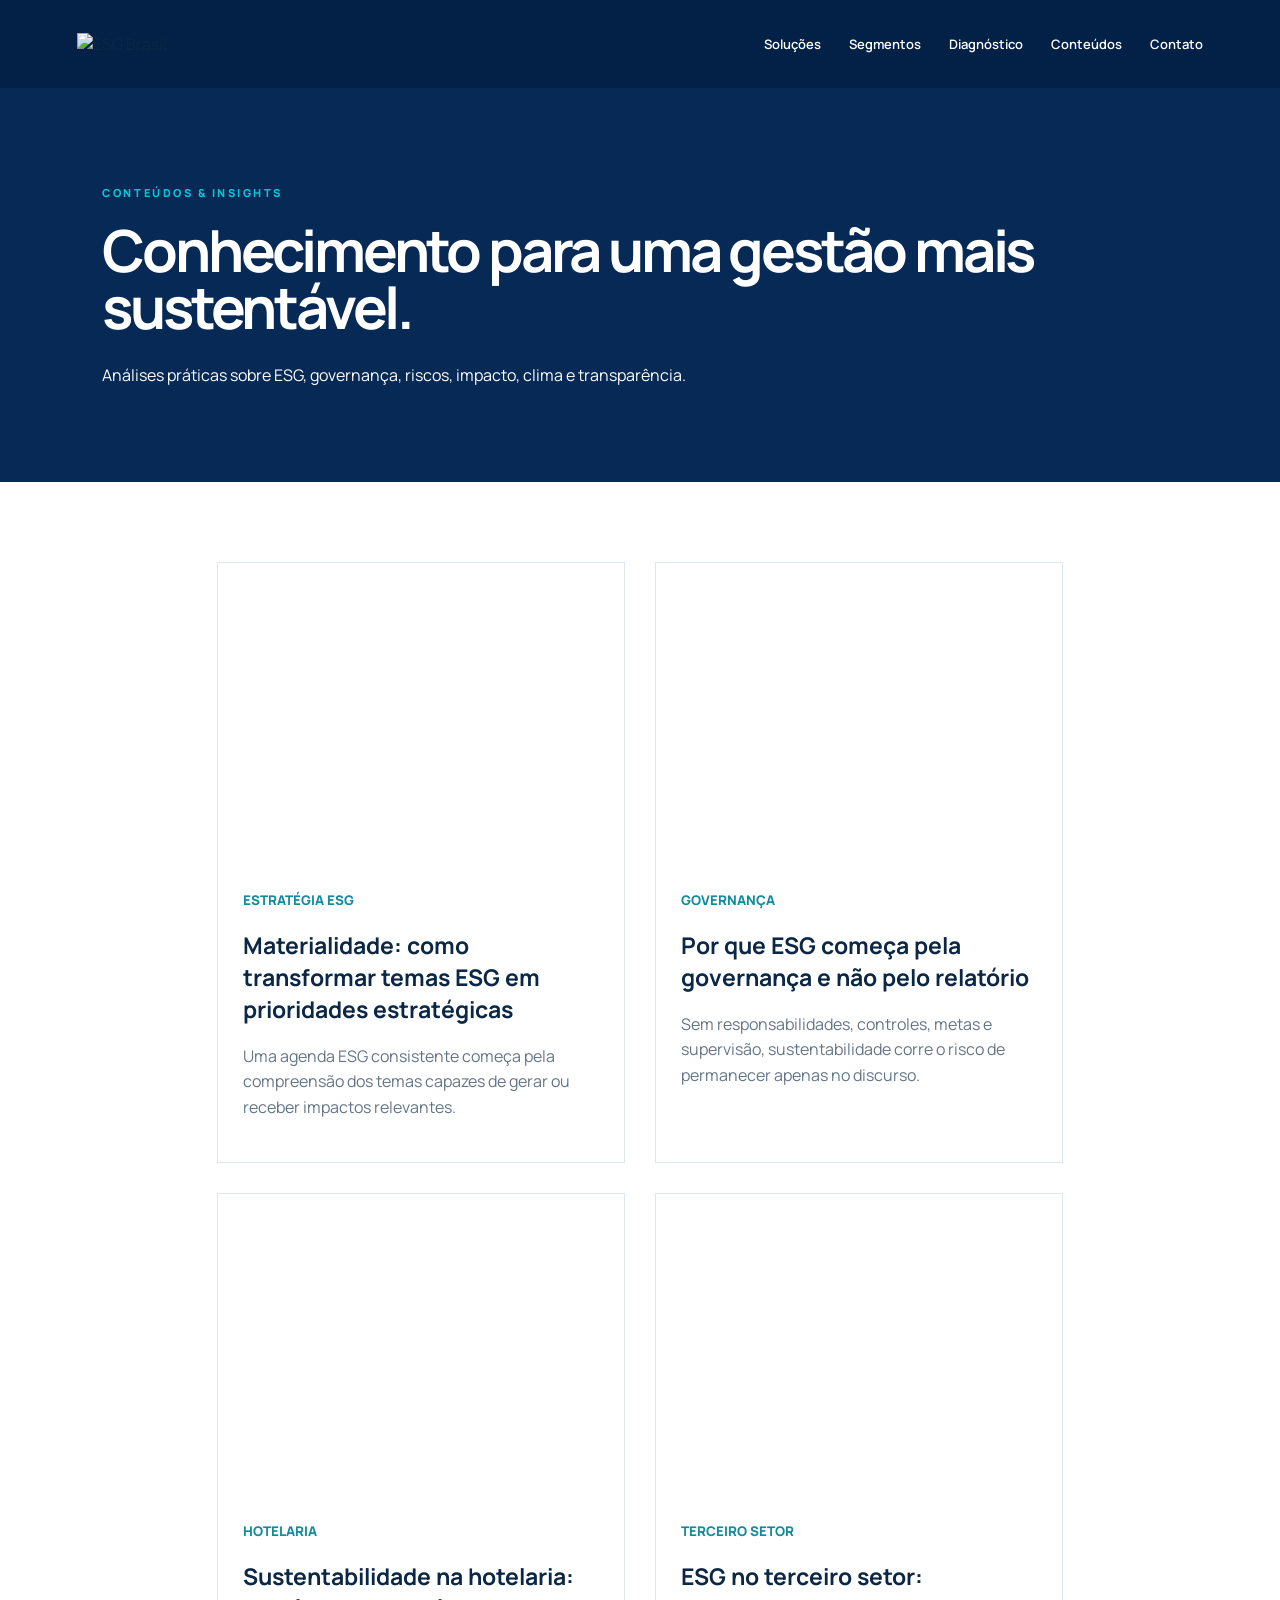
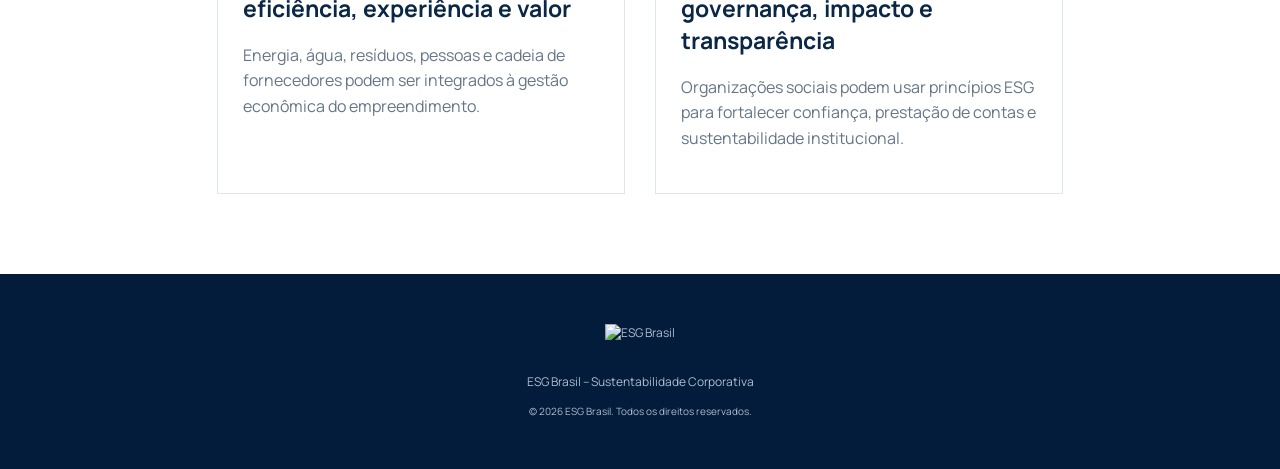
==== blog.html @ 31cbe0fe "Cria área de conteúdos ESG" ====
<!doctype html><html lang="pt-BR"><head><meta charset="utf-8"><meta name="viewport" content="width=device-width,initial-scale=1"><title>Conteúdos | ESG Brasil</title><link rel="icon" href="assets/favicon.png"><link href="https://fonts.googleapis.com/css2?family=Manrope:wght@400;600;700;800&display=swap" rel="stylesheet"><link rel="stylesheet" href="styles.css"></head><body><header class="header"><a class="brand" href="index.html"><img src="assets/logo-horizontal.png" alt="ESG Brasil"></a><button class="menu">☰</button><nav><a href="index.html#solucoes">Soluções</a><a href="index.html#segmentos">Segmentos</a><a href="diagnostico.html">Diagnóstico</a><a href="blog.html">Conteúdos</a><a href="index.html#contato">Contato</a></nav></header><section class="page-hero"><span class="eyebrow">CONTEÚDOS & INSIGHTS</span><h1>Conhecimento para uma gestão mais sustentável.</h1><p>Análises práticas sobre ESG, governança, riscos, impacto, clima e transparência.</p></section><main class="content-wrap"><div class="blog-list"><article class="blog-card"><div class="post-img p1"></div><div class="blog-copy"><small>ESTRATÉGIA ESG</small><h2>Materialidade: como transformar temas ESG em prioridades estratégicas</h2><p>Uma agenda ESG consistente começa pela compreensão dos temas capazes de gerar ou receber impactos relevantes.</p></div></article><article class="blog-card"><div class="post-img p2"></div><div class="blog-copy"><small>GOVERNANÇA</small><h2>Por que ESG começa pela governança e não pelo relatório</h2><p>Sem responsabilidades, controles, metas e supervisão, sustentabilidade corre o risco de permanecer apenas no discurso.</p></div></article><article class="blog-card"><div class="post-img p3"></div><div class="blog-copy"><small>HOTELARIA</small><h2>Sustentabilidade na hotelaria: eficiência, experiência e valor</h2><p>Energia, água, resíduos, pessoas e cadeia de fornecedores podem ser integrados à gestão econômica do empreendimento.</p></div></article><article class="blog-card"><div class="post-img" style="background-image:url('https://images.unsplash.com/photo-1532629345422-7515f3d16bb6?auto=format&fit=crop&w=900&q=80')"></div><div class="blog-copy"><small>TERCEIRO SETOR</small><h2>ESG no terceiro setor: governança, impacto e transparência</h2><p>Organizações sociais podem usar princípios ESG para fortalecer confiança, prestação de contas e sustentabilidade institucional.</p></div></article></div></main><footer><img src="assets/logo-horizontal.png" alt="ESG Brasil"><p>ESG Brasil – Sustentabilidade Corporativa</p><small>© 2026 ESG Brasil. Todos os direitos reservados.</small></footer><script src="script.js"></script></body></html>
---- styles.css ----
:root{--navy:#062956;--cyan:#04c8d7;--ink:#0b2746;--light:#f4f7f8;--white:#fff;--muted:#657588}*{box-sizing:border-box}html{scroll-behavior:smooth}body{margin:0;font-family:Manrope,Arial,sans-serif;color:var(--ink);background:#fff}a{text-decoration:none;color:inherit}.header{height:88px;display:flex;align-items:center;justify-content:space-between;padding:0 6vw;background:rgba(4,34,71,.96);position:fixed;top:0;width:100%;z-index:20;backdrop-filter:blur(12px)}.brand img{width:230px;max-height:62px;object-fit:contain}.header nav{display:flex;gap:28px;align-items:center;color:#fff;font-size:13px;font-weight:600}.nav-cta{border:1px solid rgba(255,255,255,.5);padding:12px 18px}.menu{display:none}.hero{min-height:760px;height:100vh;position:relative;background:url('https://images.unsplash.com/photo-1497435334941-8c899ee9e8e9?auto=format&fit=crop&w=2000&q=85') center/cover;display:flex;align-items:center;padding:120px 8vw 70px;color:white}.overlay{position:absolute;inset:0;background:linear-gradient(90deg,rgba(3,31,66,.94) 0%,rgba(3,31,66,.78) 46%,rgba(3,31,66,.25) 100%)}.hero-content{position:relative;max-width:820px}.eyebrow{font-size:11px;letter-spacing:.23em;font-weight:800;color:var(--cyan)}h1{font-size:clamp(50px,6vw,92px);line-height:.98;margin:20px 0 28px;letter-spacing:-.055em}h1 em{font-style:normal;color:var(--cyan)}.hero p{font-size:18px;line-height:1.7;max-width:700px;color:#dfe8ef}.actions{display:flex;gap:14px;margin-top:36px}.btn{display:inline-block;padding:16px 24px;font-size:13px;font-weight:800}.primary{background:var(--cyan);color:var(--navy)}.ghost{border:1px solid rgba(255,255,255,.45);color:white}.hero-note{position:absolute;right:6vw;bottom:50px;display:flex;flex-direction:column;padding-left:20px;border-left:3px solid var(--cyan)}.hero-note span{font-size:12px;color:#dce7ef;margin-top:4px}.intro,.about,.insights{padding:100px 8vw}.eyebrow.dark{color:#128b9c}.intro h2,.section-head h2,.feature h2,.about h2,.contact h2{font-size:clamp(36px,4vw,60px);line-height:1.08;letter-spacing:-.045em;margin:15px 0}.lead{font-size:21px;line-height:1.65;max-width:900px;color:#50647a}.metrics{display:grid;grid-template-columns:repeat(4,1fr);border-top:1px solid #dce3e8;margin-top:65px}.metrics div{padding:30px 20px 10px 0;border-right:1px solid #dce3e8;display:flex;flex-direction:column}.metrics strong{font-size:28px;color:var(--cyan)}.metrics span{font-size:13px;margin-top:15px}.solutions{padding:100px 8vw;background:var(--navy);color:white}.section-head{display:flex;justify-content:space-between;align-items:end;gap:40px;margin-bottom:50px}.section-head>p{max-width:460px;color:#b9c8d7;line-height:1.7}.cards{display:grid;grid-template-columns:repeat(3,1fr);border-top:1px solid #315074}.cards article{padding:40px 35px 55px 0;border-bottom:1px solid #315074;margin-right:30px}.cards span{color:var(--cyan);font-size:11px}.cards h3{font-size:21px;margin:18px 0}.cards p{color:#b9c8d7;line-height:1.7;font-size:14px}.segments{padding:100px 8vw;background:#eef3f5}.segment-grid{display:grid;grid-template-columns:repeat(4,1fr);gap:1px;background:#ccd8df}.segment-grid a{background:white;padding:42px 30px;min-height:180px;display:flex;flex-direction:column;justify-content:end}.segment-grid b{font-size:22px}.segment-grid span{font-size:13px;line-height:1.6;color:var(--muted);margin-top:10px}.feature{display:grid;grid-template-columns:1.1fr .9fr;background:var(--navy);color:white}.feature-image{min-height:650px;background:url('https://images.unsplash.com/photo-1556761175-b413da4baf72?auto=format&fit=crop&w=1400&q=85') center/cover}.feature-copy{padding:90px 7vw}.feature-copy p{color:#c2d0dc;line-height:1.75}.feature-copy ul{list-style:none;padding:0;margin:28px 0}.feature-copy li{padding:12px 0;border-bottom:1px solid #315074;font-size:14px}.about{display:grid;grid-template-columns:1fr 1fr;gap:9vw}.about p{font-size:17px;line-height:1.8;color:#53687b}.pillars{display:flex;flex-wrap:wrap;gap:8px;margin-top:30px}.pillars span{border:1px solid #d7e1e6;padding:10px 14px;font-size:12px}.post-grid{display:grid;grid-template-columns:repeat(3,1fr);gap:24px}.post-img{height:260px;background-size:cover;background-position:center}.p1{background-image:url('https://images.unsplash.com/photo-1473341304170-971dccb5ac1e?auto=format&fit=crop&w=900&q=80')}.p2{background-image:url('https://images.unsplash.com/photo-1521737711867-e3b97375f902?auto=format&fit=crop&w=900&q=80')}.p3{background-image:url('https://images.unsplash.com/photo-1566073771259-6a8506099945?auto=format&fit=crop&w=900&q=80')}.post-grid small{display:block;color:#128b9c;font-weight:800;letter-spacing:.1em;margin-top:20px}.post-grid h3{font-size:19px;line-height:1.45}.contact{background:#052650;color:white;padding:90px 8vw;display:grid;grid-template-columns:1.3fr .7fr;gap:80px}.contact-data{display:flex;flex-direction:column;gap:18px;justify-content:center}.contact-data a{font-size:18px;color:var(--cyan)}.contact-data p{color:#c1cfdb;line-height:1.6}footer{background:#031c3b;color:#aebdcc;text-align:center;padding:50px 8vw;font-size:12px}footer img{width:240px;margin-bottom:20px}footer a{color:var(--cyan)}.page-hero{padding:180px 8vw 80px;background:var(--navy);color:white}.page-hero h1{font-size:58px}.content-wrap{max-width:1000px;margin:auto;padding:80px 6vw}.diagnostic{background:#f2f6f7}.question{background:#fff;padding:28px;margin:14px 0;border:1px solid #e0e8eb}.question p{font-weight:700}.options{display:flex;gap:12px}.options label{border:1px solid #ccd8df;padding:10px 20px;cursor:pointer}.result{display:none;padding:35px;background:var(--navy);color:white;margin-top:30px}.blog-list{display:grid;grid-template-columns:repeat(2,1fr);gap:30px}.blog-card{border:1px solid #e0e7eb}.blog-card .post-img{height:300px}.blog-copy{padding:25px}.blog-copy small{color:#128b9c;font-weight:800}.blog-copy h2{font-size:23px}.blog-copy p{color:var(--muted);line-height:1.6}@media(max-width:900px){.header{height:72px}.brand img{width:180px}.header nav{display:none;position:absolute;top:72px;left:0;right:0;background:var(--navy);padding:25px;flex-direction:column}.header nav.open{display:flex}.menu{display:block;background:none;border:0;color:white;font-size:24px}.hero{padding:120px 6vw 60px;min-height:700px}.hero-note{display:none}.actions{flex-direction:column;align-items:flex-start}.metrics,.cards,.segment-grid,.post-grid,.blog-list{grid-template-columns:1fr}.feature,.about,.contact{grid-template-columns:1fr}.feature-image{min-height:360px}.section-head{align-items:start;flex-direction:column}.intro,.solutions,.segments,.about,.insights{padding:70px 6vw}.contact{padding:70px 6vw}.metrics div{border-right:0}.page-hero h1{font-size:44px}}
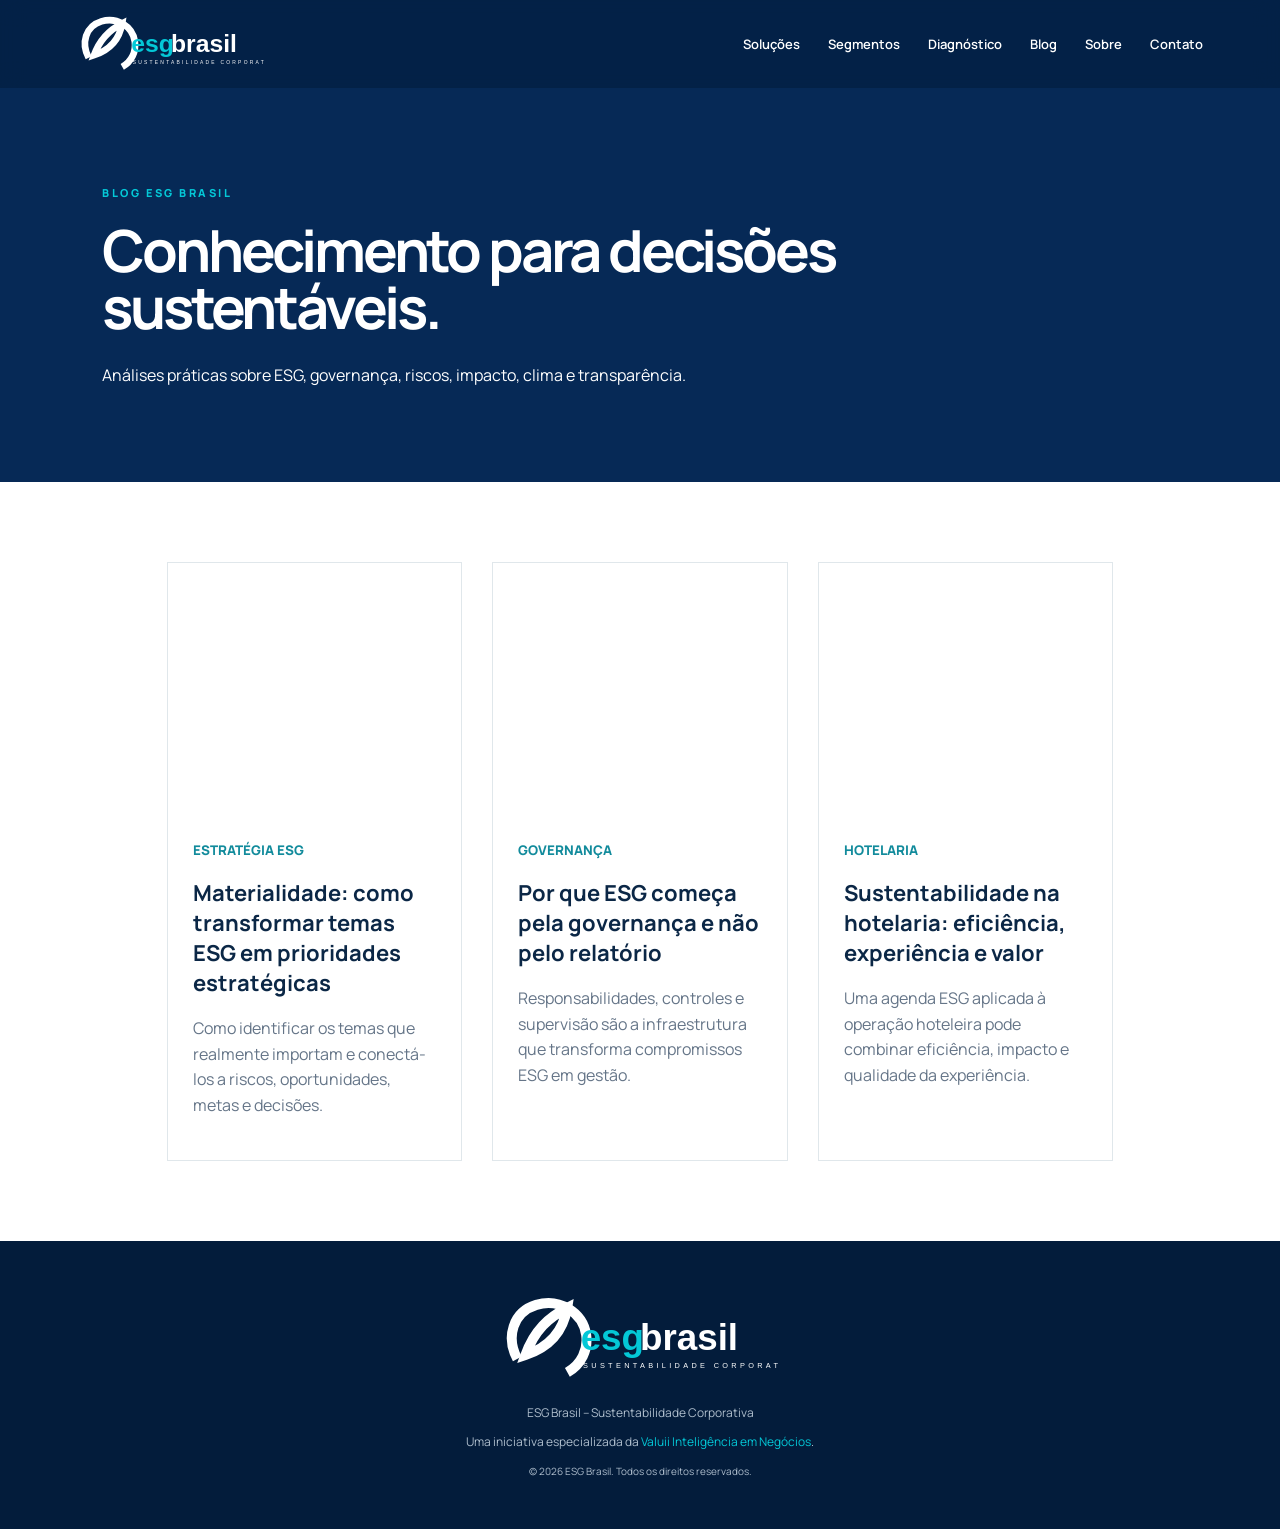
==== commit 024c0e3d: "Publica blog ESG Brasil com três artigos" ====
--- a/blog.html
+++ b/blog.html
@@ -1 +1 @@
-<!doctype html><html lang="pt-BR"><head><meta charset="utf-8"><meta name="viewport" content="width=device-width,initial-scale=1"><title>Conteúdos | ESG Brasil</title><link rel="icon" href="assets/favicon.png"><link href="https://fonts.googleapis.com/css2?family=Manrope:wght@400;600;700;800&display=swap" rel="stylesheet"><link rel="stylesheet" href="styles.css"></head><body><header class="header"><a class="brand" href="index.html"><img src="assets/logo-horizontal.png" alt="ESG Brasil"></a><button class="menu">☰</button><nav><a href="index.html#solucoes">Soluções</a><a href="index.html#segmentos">Segmentos</a><a href="diagnostico.html">Diagnóstico</a><a href="blog.html">Conteúdos</a><a href="index.html#contato">Contato</a></nav></header><section class="page-hero"><span class="eyebrow">CONTEÚDOS & INSIGHTS</span><h1>Conhecimento para uma gestão mais sustentável.</h1><p>Análises práticas sobre ESG, governança, riscos, impacto, clima e transparência.</p></section><main class="content-wrap"><div class="blog-list"><article class="blog-card"><div class="post-img p1"></div><div class="blog-copy"><small>ESTRATÉGIA ESG</small><h2>Materialidade: como transformar temas ESG em prioridades estratégicas</h2><p>Uma agenda ESG consistente começa pela compreensão dos temas capazes de gerar ou receber impactos relevantes.</p></div></article><article class="blog-card"><div class="post-img p2"></div><div class="blog-copy"><small>GOVERNANÇA</small><h2>Por que ESG começa pela governança e não pelo relatório</h2><p>Sem responsabilidades, controles, metas e supervisão, sustentabilidade corre o risco de permanecer apenas no discurso.</p></div></article><article class="blog-card"><div class="post-img p3"></div><div class="blog-copy"><small>HOTELARIA</small><h2>Sustentabilidade na hotelaria: eficiência, experiência e valor</h2><p>Energia, água, resíduos, pessoas e cadeia de fornecedores podem ser integrados à gestão econômica do empreendimento.</p></div></article><article class="blog-card"><div class="post-img" style="background-image:url('https://images.unsplash.com/photo-1532629345422-7515f3d16bb6?auto=format&fit=crop&w=900&q=80')"></div><div class="blog-copy"><small>TERCEIRO SETOR</small><h2>ESG no terceiro setor: governança, impacto e transparência</h2><p>Organizações sociais podem usar princípios ESG para fortalecer confiança, prestação de contas e sustentabilidade institucional.</p></div></article></div></main><footer><img src="assets/logo-horizontal.png" alt="ESG Brasil"><p>ESG Brasil – Sustentabilidade Corporativa</p><small>© 2026 ESG Brasil. Todos os direitos reservados.</small></footer><script src="script.js"></script></body></html>+<!doctype html><html lang="pt-BR"><head><meta charset="utf-8"><meta name="viewport" content="width=device-width,initial-scale=1"><title>Blog | ESG Brasil</title><meta name="description" content="Artigos e análises sobre ESG, governança, sustentabilidade, riscos e impacto."><link rel="icon" href="assets/favicon.svg"><link href="https://fonts.googleapis.com/css2?family=Manrope:wght@400;600;700;800&display=swap" rel="stylesheet"><link rel="stylesheet" href="styles.css"></head><body><header class="header"><a class="brand" href="index.html"><img src="assets/logo-horizontal.svg" alt="ESG Brasil"></a><button class="menu" aria-label="Abrir menu">☰</button><nav><a href="index.html#solucoes">Soluções</a><a href="index.html#segmentos">Segmentos</a><a href="diagnostico.html">Diagnóstico</a><a href="blog.html">Blog</a><a href="index.html#sobre">Sobre</a><a href="index.html#contato">Contato</a></nav></header><section class="page-hero"><span class="eyebrow">BLOG ESG BRASIL</span><h1>Conhecimento para decisões sustentáveis.</h1><p>Análises práticas sobre ESG, governança, riscos, impacto, clima e transparência.</p></section><main class="content-wrap"><div class="blog-list"><a href="artigo-materialidade.html"><article class="blog-card"><div class="post-img p1"></div><div class="blog-copy"><small>ESTRATÉGIA ESG</small><h2>Materialidade: como transformar temas ESG em prioridades estratégicas</h2><p>Como identificar os temas que realmente importam e conectá-los a riscos, oportunidades, metas e decisões.</p></div></article></a><a href="artigo-governanca.html"><article class="blog-card"><div class="post-img p2"></div><div class="blog-copy"><small>GOVERNANÇA</small><h2>Por que ESG começa pela governança e não pelo relatório</h2><p>Responsabilidades, controles e supervisão são a infraestrutura que transforma compromissos ESG em gestão.</p></div></article></a><a href="artigo-hotelaria.html"><article class="blog-card"><div class="post-img p3"></div><div class="blog-copy"><small>HOTELARIA</small><h2>Sustentabilidade na hotelaria: eficiência, experiência e valor</h2><p>Uma agenda ESG aplicada à operação hoteleira pode combinar eficiência, impacto e qualidade da experiência.</p></div></article></a></div></main><footer><img src="assets/logo-horizontal.svg" alt="ESG Brasil"><p>ESG Brasil – Sustentabilidade Corporativa</p><p>Uma iniciativa especializada da <a href="https://www.valuii.com.br">Valuii Inteligência em Negócios</a>.</p><small>© 2026 ESG Brasil. Todos os direitos reservados.</small></footer><script src="script.js"></script></body></html>
--- a/styles.css
+++ b/styles.css
@@ -1 +1 @@
-:root{--navy:#062956;--cyan:#04c8d7;--ink:#0b2746;--light:#f4f7f8;--white:#fff;--muted:#657588}*{box-sizing:border-box}html{scroll-behavior:smooth}body{margin:0;font-family:Manrope,Arial,sans-serif;color:var(--ink);background:#fff}a{text-decoration:none;color:inherit}.header{height:88px;display:flex;align-items:center;justify-content:space-between;padding:0 6vw;background:rgba(4,34,71,.96);position:fixed;top:0;width:100%;z-index:20;backdrop-filter:blur(12px)}.brand img{width:230px;max-height:62px;object-fit:contain}.header nav{display:flex;gap:28px;align-items:center;color:#fff;font-size:13px;font-weight:600}.nav-cta{border:1px solid rgba(255,255,255,.5);padding:12px 18px}.menu{display:none}.hero{min-height:760px;height:100vh;position:relative;background:url('https://images.unsplash.com/photo-1497435334941-8c899ee9e8e9?auto=format&fit=crop&w=2000&q=85') center/cover;display:flex;align-items:center;padding:120px 8vw 70px;color:white}.overlay{position:absolute;inset:0;background:linear-gradient(90deg,rgba(3,31,66,.94) 0%,rgba(3,31,66,.78) 46%,rgba(3,31,66,.25) 100%)}.hero-content{position:relative;max-width:820px}.eyebrow{font-size:11px;letter-spacing:.23em;font-weight:800;color:var(--cyan)}h1{font-size:clamp(50px,6vw,92px);line-height:.98;margin:20px 0 28px;letter-spacing:-.055em}h1 em{font-style:normal;color:var(--cyan)}.hero p{font-size:18px;line-height:1.7;max-width:700px;color:#dfe8ef}.actions{display:flex;gap:14px;margin-top:36px}.btn{display:inline-block;padding:16px 24px;font-size:13px;font-weight:800}.primary{background:var(--cyan);color:var(--navy)}.ghost{border:1px solid rgba(255,255,255,.45);color:white}.hero-note{position:absolute;right:6vw;bottom:50px;display:flex;flex-direction:column;padding-left:20px;border-left:3px solid var(--cyan)}.hero-note span{font-size:12px;color:#dce7ef;margin-top:4px}.intro,.about,.insights{padding:100px 8vw}.eyebrow.dark{color:#128b9c}.intro h2,.section-head h2,.feature h2,.about h2,.contact h2{font-size:clamp(36px,4vw,60px);line-height:1.08;letter-spacing:-.045em;margin:15px 0}.lead{font-size:21px;line-height:1.65;max-width:900px;color:#50647a}.metrics{display:grid;grid-template-columns:repeat(4,1fr);border-top:1px solid #dce3e8;margin-top:65px}.metrics div{padding:30px 20px 10px 0;border-right:1px solid #dce3e8;display:flex;flex-direction:column}.metrics strong{font-size:28px;color:var(--cyan)}.metrics span{font-size:13px;margin-top:15px}.solutions{padding:100px 8vw;background:var(--navy);color:white}.section-head{display:flex;justify-content:space-between;align-items:end;gap:40px;margin-bottom:50px}.section-head>p{max-width:460px;color:#b9c8d7;line-height:1.7}.cards{display:grid;grid-template-columns:repeat(3,1fr);border-top:1px solid #315074}.cards article{padding:40px 35px 55px 0;border-bottom:1px solid #315074;margin-right:30px}.cards span{color:var(--cyan);font-size:11px}.cards h3{font-size:21px;margin:18px 0}.cards p{color:#b9c8d7;line-height:1.7;font-size:14px}.segments{padding:100px 8vw;background:#eef3f5}.segment-grid{display:grid;grid-template-columns:repeat(4,1fr);gap:1px;background:#ccd8df}.segment-grid a{background:white;padding:42px 30px;min-height:180px;display:flex;flex-direction:column;justify-content:end}.segment-grid b{font-size:22px}.segment-grid span{font-size:13px;line-height:1.6;color:var(--muted);margin-top:10px}.feature{display:grid;grid-template-columns:1.1fr .9fr;background:var(--navy);color:white}.feature-image{min-height:650px;background:url('https://images.unsplash.com/photo-1556761175-b413da4baf72?auto=format&fit=crop&w=1400&q=85') center/cover}.feature-copy{padding:90px 7vw}.feature-copy p{color:#c2d0dc;line-height:1.75}.feature-copy ul{list-style:none;padding:0;margin:28px 0}.feature-copy li{padding:12px 0;border-bottom:1px solid #315074;font-size:14px}.about{display:grid;grid-template-columns:1fr 1fr;gap:9vw}.about p{font-size:17px;line-height:1.8;color:#53687b}.pillars{display:flex;flex-wrap:wrap;gap:8px;margin-top:30px}.pillars span{border:1px solid #d7e1e6;padding:10px 14px;font-size:12px}.post-grid{display:grid;grid-template-columns:repeat(3,1fr);gap:24px}.post-img{height:260px;background-size:cover;background-position:center}.p1{background-image:url('https://images.unsplash.com/photo-1473341304170-971dccb5ac1e?auto=format&fit=crop&w=900&q=80')}.p2{background-image:url('https://images.unsplash.com/photo-1521737711867-e3b97375f902?auto=format&fit=crop&w=900&q=80')}.p3{background-image:url('https://images.unsplash.com/photo-1566073771259-6a8506099945?auto=format&fit=crop&w=900&q=80')}.post-grid small{display:block;color:#128b9c;font-weight:800;letter-spacing:.1em;margin-top:20px}.post-grid h3{font-size:19px;line-height:1.45}.contact{background:#052650;color:white;padding:90px 8vw;display:grid;grid-template-columns:1.3fr .7fr;gap:80px}.contact-data{display:flex;flex-direction:column;gap:18px;justify-content:center}.contact-data a{font-size:18px;color:var(--cyan)}.contact-data p{color:#c1cfdb;line-height:1.6}footer{background:#031c3b;color:#aebdcc;text-align:center;padding:50px 8vw;font-size:12px}footer img{width:240px;margin-bottom:20px}footer a{color:var(--cyan)}.page-hero{padding:180px 8vw 80px;background:var(--navy);color:white}.page-hero h1{font-size:58px}.content-wrap{max-width:1000px;margin:auto;padding:80px 6vw}.diagnostic{background:#f2f6f7}.question{background:#fff;padding:28px;margin:14px 0;border:1px solid #e0e8eb}.question p{font-weight:700}.options{display:flex;gap:12px}.options label{border:1px solid #ccd8df;padding:10px 20px;cursor:pointer}.result{display:none;padding:35px;background:var(--navy);color:white;margin-top:30px}.blog-list{display:grid;grid-template-columns:repeat(2,1fr);gap:30px}.blog-card{border:1px solid #e0e7eb}.blog-card .post-img{height:300px}.blog-copy{padding:25px}.blog-copy small{color:#128b9c;font-weight:800}.blog-copy h2{font-size:23px}.blog-copy p{color:var(--muted);line-height:1.6}@media(max-width:900px){.header{height:72px}.brand img{width:180px}.header nav{display:none;position:absolute;top:72px;left:0;right:0;background:var(--navy);padding:25px;flex-direction:column}.header nav.open{display:flex}.menu{display:block;background:none;border:0;color:white;font-size:24px}.hero{padding:120px 6vw 60px;min-height:700px}.hero-note{display:none}.actions{flex-direction:column;align-items:flex-start}.metrics,.cards,.segment-grid,.post-grid,.blog-list{grid-template-columns:1fr}.feature,.about,.contact{grid-template-columns:1fr}.feature-image{min-height:360px}.section-head{align-items:start;flex-direction:column}.intro,.solutions,.segments,.about,.insights{padding:70px 6vw}.contact{padding:70px 6vw}.metrics div{border-right:0}.page-hero h1{font-size:44px}}+:root{--navy:#062956;--cyan:#04c8d7;--ink:#0b2746;--light:#f4f7f8;--white:#fff;--muted:#657588}*{box-sizing:border-box}html{scroll-behavior:smooth}body{margin:0;font-family:Manrope,Arial,sans-serif;color:var(--ink);background:#fff}a{text-decoration:none;color:inherit}.header{height:88px;display:flex;align-items:center;justify-content:space-between;padding:0 6vw;background:rgba(4,34,71,.97);position:fixed;top:0;width:100%;z-index:20;backdrop-filter:blur(12px)}.brand{height:64px;width:250px;display:flex;align-items:center}.brand img{width:100%;height:100%;object-fit:contain;object-position:left center;display:block}.header nav{display:flex;gap:28px;align-items:center;color:#fff;font-size:13px;font-weight:600}.nav-cta{border:1px solid rgba(255,255,255,.5);padding:12px 18px}.menu{display:none}.hero{min-height:760px;height:100vh;position:relative;background:url('https://images.unsplash.com/photo-1521295121783-8a321d551ad2?auto=format&fit=crop&w=2200&q=88') center/cover;display:flex;align-items:center;padding:120px 8vw 70px;color:white}.overlay{position:absolute;inset:0;background:linear-gradient(90deg,rgba(3,31,66,.95) 0%,rgba(3,31,66,.78) 45%,rgba(3,31,66,.34) 100%)}.hero-content{position:relative;max-width:820px}.eyebrow{font-size:11px;letter-spacing:.23em;font-weight:800;color:var(--cyan)}h1{font-size:clamp(50px,6vw,92px);line-height:.98;margin:20px 0 28px;letter-spacing:-.055em}h1 em{font-style:normal;color:var(--cyan)}.hero p{font-size:18px;line-height:1.7;max-width:700px;color:#dfe8ef}.actions{display:flex;gap:14px;margin-top:36px}.btn{display:inline-block;padding:16px 24px;font-size:13px;font-weight:800}.primary{background:var(--cyan);color:var(--navy)}.ghost{border:1px solid rgba(255,255,255,.45);color:white}.hero-note{position:absolute;right:6vw;bottom:50px;display:flex;flex-direction:column;padding-left:20px;border-left:3px solid var(--cyan)}.hero-note span{font-size:12px;color:#dce7ef;margin-top:4px}.intro,.about,.insights{padding:100px 8vw}.eyebrow.dark{color:#128b9c}.intro h2,.section-head h2,.feature h2,.about h2,.contact h2{font-size:clamp(36px,4vw,60px);line-height:1.08;letter-spacing:-.045em;margin:15px 0}.lead{font-size:21px;line-height:1.65;max-width:900px;color:#50647a}.metrics{display:grid;grid-template-columns:repeat(4,1fr);border-top:1px solid #dce3e8;margin-top:65px}.metrics div{padding:30px 20px 10px 0;border-right:1px solid #dce3e8;display:flex;flex-direction:column}.metrics strong{font-size:28px;color:var(--cyan)}.metrics span{font-size:13px;margin-top:15px}.solutions{padding:100px 8vw;background:var(--navy);color:white}.section-head{display:flex;justify-content:space-between;align-items:end;gap:40px;margin-bottom:50px}.section-head>p{max-width:460px;color:#b9c8d7;line-height:1.7}.cards{display:grid;grid-template-columns:repeat(3,1fr);border-top:1px solid #315074}.cards article{padding:40px 35px 55px 0;border-bottom:1px solid #315074;margin-right:30px}.cards span{color:var(--cyan);font-size:11px}.cards h3{font-size:21px;margin:18px 0}.cards p{color:#b9c8d7;line-height:1.7;font-size:14px}.segments{padding:100px 8vw;background:#eef3f5}.segment-grid{display:grid;grid-template-columns:repeat(4,1fr);gap:1px;background:#ccd8df}.segment-grid a{background:white;padding:42px 30px;min-height:180px;display:flex;flex-direction:column;justify-content:end}.segment-grid b{font-size:22px}.segment-grid span{font-size:13px;line-height:1.6;color:var(--muted);margin-top:10px}.feature{display:grid;grid-template-columns:1.1fr .9fr;background:var(--navy);color:white}.feature-image{min-height:650px;background:url('https://images.unsplash.com/photo-1556761175-b413da4baf72?auto=format&fit=crop&w=1400&q=85') center/cover}.feature-copy{padding:90px 7vw}.feature-copy p{color:#c2d0dc;line-height:1.75}.feature-copy ul{list-style:none;padding:0;margin:28px 0}.feature-copy li{padding:12px 0;border-bottom:1px solid #315074;font-size:14px}.about{display:grid;grid-template-columns:1fr 1fr;gap:9vw}.about p{font-size:17px;line-height:1.8;color:#53687b}.pillars{display:flex;flex-wrap:wrap;gap:8px;margin-top:30px}.pillars span{border:1px solid #d7e1e6;padding:10px 14px;font-size:12px}.post-grid{display:grid;grid-template-columns:repeat(3,1fr);gap:24px}.post-img{height:260px;background-size:cover;background-position:center}.p1{background-image:url('https://images.unsplash.com/photo-1473341304170-971dccb5ac1e?auto=format&fit=crop&w=900&q=80')}.p2{background-image:url('https://images.unsplash.com/photo-1521737711867-e3b97375f902?auto=format&fit=crop&w=900&q=80')}.p3{background-image:url('https://images.unsplash.com/photo-1566073771259-6a8506099945?auto=format&fit=crop&w=900&q=80')}.post-grid small{display:block;color:#128b9c;font-weight:800;letter-spacing:.1em;margin-top:20px}.post-grid h3{font-size:19px;line-height:1.45}.contact{background:#052650;color:white;padding:90px 8vw;display:grid;grid-template-columns:1.3fr .7fr;gap:80px}.contact-data{display:flex;flex-direction:column;gap:18px;justify-content:center}.contact-data a{font-size:18px;color:var(--cyan)}.contact-data p{color:#c1cfdb;line-height:1.6}footer{background:#031c3b;color:#aebdcc;text-align:center;padding:50px 8vw;font-size:12px}footer img{width:min(320px,80vw);height:95px;object-fit:contain;display:block;margin:0 auto 18px}footer a{color:var(--cyan)}.page-hero{padding:180px 8vw 80px;background:var(--navy);color:white}.page-hero h1{font-size:58px}.content-wrap{max-width:1100px;margin:auto;padding:80px 6vw}.diagnostic{background:#f2f6f7}.question{background:#fff;padding:28px;margin:14px 0;border:1px solid #e0e8eb}.question p{font-weight:700}.options{display:flex;gap:12px}.options label{border:1px solid #ccd8df;padding:10px 20px;cursor:pointer}.result{display:none;padding:35px;background:var(--navy);color:white;margin-top:30px}.blog-list{display:grid;grid-template-columns:repeat(3,1fr);gap:30px}.blog-card{border:1px solid #e0e7eb;height:100%}.blog-card .post-img{height:250px}.blog-copy{padding:25px}.blog-copy small{color:#128b9c;font-weight:800}.blog-copy h2{font-size:22px}.blog-copy p{color:var(--muted);line-height:1.6}.article{max-width:820px;margin:auto;padding:80px 6vw}.article-hero{height:440px;background-size:cover;background-position:center;margin-bottom:45px}.article h2{font-size:30px;margin-top:42px}.article p,.article li{font-size:17px;line-height:1.85;color:#465d72}.article .back{font-size:13px;font-weight:800;color:#128b9c}@media(max-width:900px){.header{height:72px}.brand{width:190px;height:52px}.header nav{display:none;position:absolute;top:72px;left:0;right:0;background:var(--navy);padding:25px;flex-direction:column}.header nav.open{display:flex}.menu{display:block;background:none;border:0;color:white;font-size:24px}.hero{padding:120px 6vw 60px;min-height:700px}.hero-note{display:none}.actions{flex-direction:column;align-items:flex-start}.metrics,.cards,.segment-grid,.post-grid,.blog-list{grid-template-columns:1fr}.feature,.about,.contact{grid-template-columns:1fr}.feature-image{min-height:360px}.section-head{align-items:start;flex-direction:column}.intro,.solutions,.segments,.about,.insights{padding:70px 6vw}.contact{padding:70px 6vw}.metrics div{border-right:0}.page-hero h1{font-size:44px}.article-hero{height:280px}}
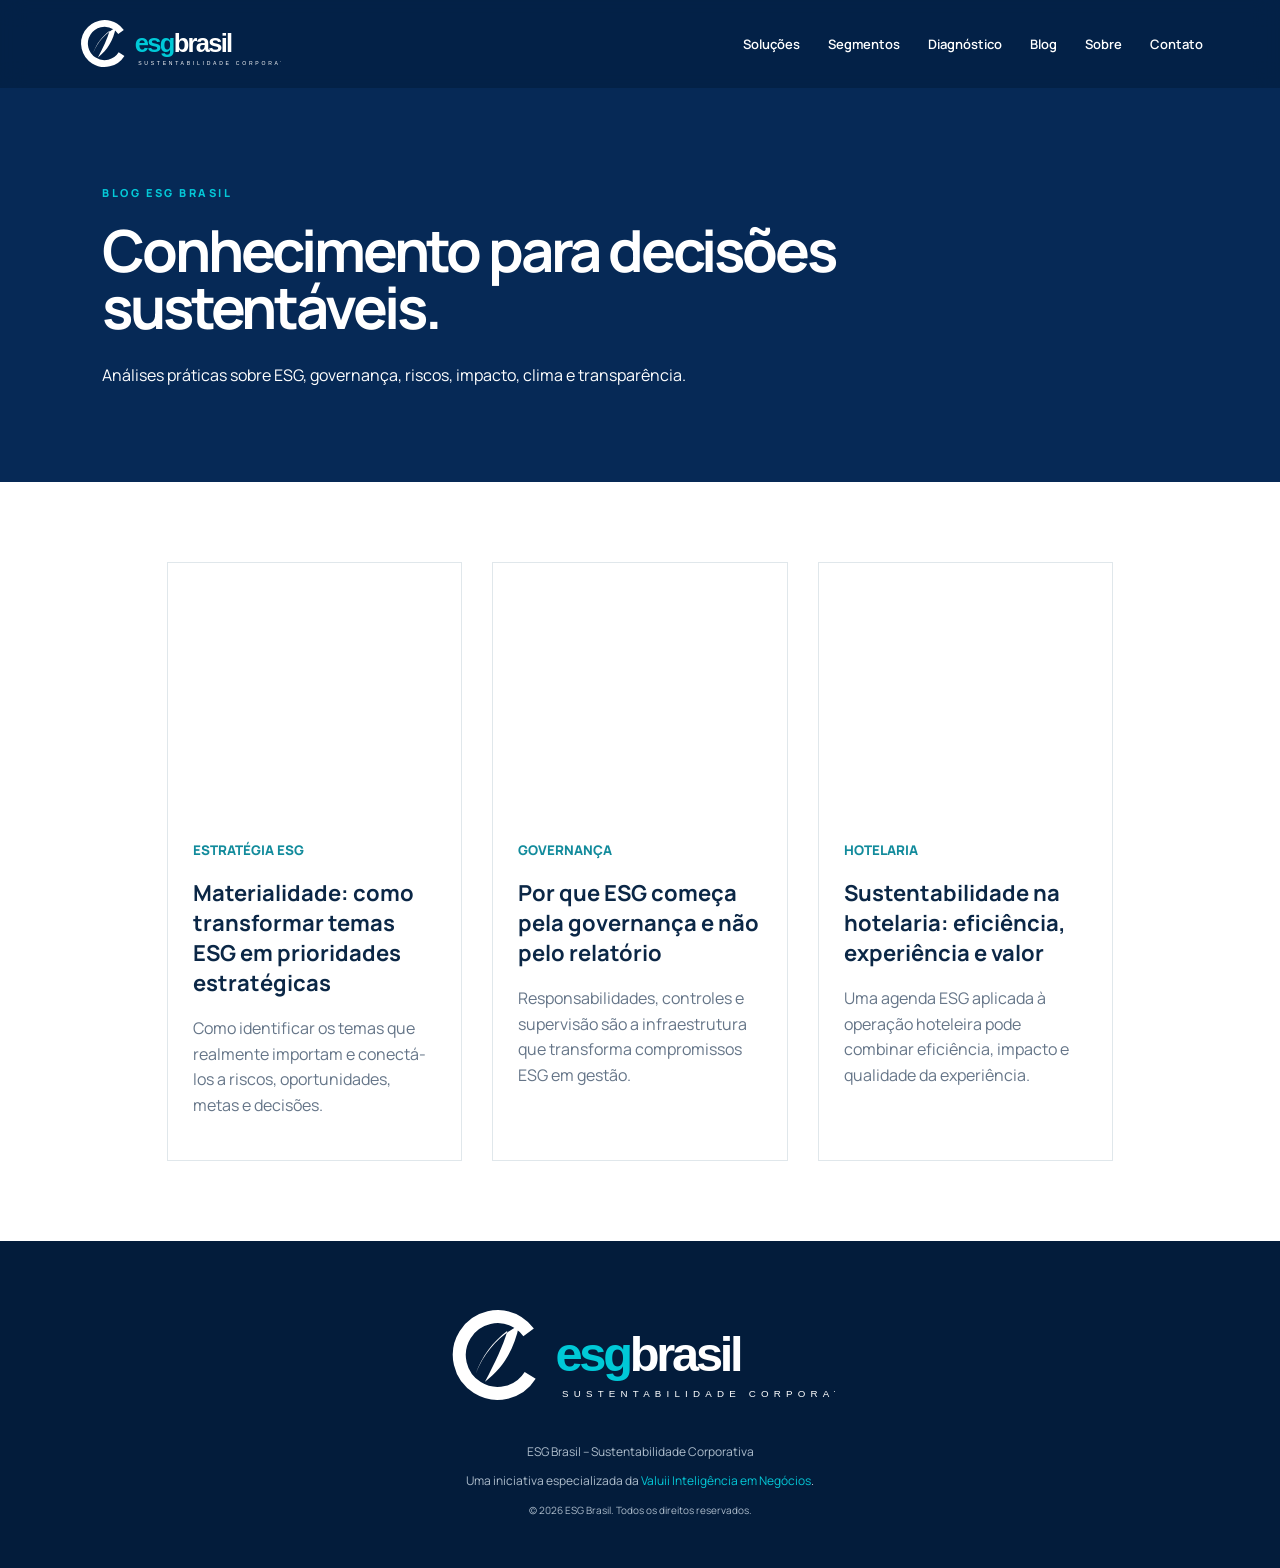
==== commit 6cfcee51: "Apply official ESG Brasil branding to blog" ====
--- a/blog.html
+++ b/blog.html
@@ -1 +1 @@
-<!doctype html><html lang="pt-BR"><head><meta charset="utf-8"><meta name="viewport" content="width=device-width,initial-scale=1"><title>Blog | ESG Brasil</title><meta name="description" content="Artigos e análises sobre ESG, governança, sustentabilidade, riscos e impacto."><link rel="icon" href="assets/favicon.svg"><link href="https://fonts.googleapis.com/css2?family=Manrope:wght@400;600;700;800&display=swap" rel="stylesheet"><link rel="stylesheet" href="styles.css"></head><body><header class="header"><a class="brand" href="index.html"><img src="assets/logo-horizontal.svg" alt="ESG Brasil"></a><button class="menu" aria-label="Abrir menu">☰</button><nav><a href="index.html#solucoes">Soluções</a><a href="index.html#segmentos">Segmentos</a><a href="diagnostico.html">Diagnóstico</a><a href="blog.html">Blog</a><a href="index.html#sobre">Sobre</a><a href="index.html#contato">Contato</a></nav></header><section class="page-hero"><span class="eyebrow">BLOG ESG BRASIL</span><h1>Conhecimento para decisões sustentáveis.</h1><p>Análises práticas sobre ESG, governança, riscos, impacto, clima e transparência.</p></section><main class="content-wrap"><div class="blog-list"><a href="artigo-materialidade.html"><article class="blog-card"><div class="post-img p1"></div><div class="blog-copy"><small>ESTRATÉGIA ESG</small><h2>Materialidade: como transformar temas ESG em prioridades estratégicas</h2><p>Como identificar os temas que realmente importam e conectá-los a riscos, oportunidades, metas e decisões.</p></div></article></a><a href="artigo-governanca.html"><article class="blog-card"><div class="post-img p2"></div><div class="blog-copy"><small>GOVERNANÇA</small><h2>Por que ESG começa pela governança e não pelo relatório</h2><p>Responsabilidades, controles e supervisão são a infraestrutura que transforma compromissos ESG em gestão.</p></div></article></a><a href="artigo-hotelaria.html"><article class="blog-card"><div class="post-img p3"></div><div class="blog-copy"><small>HOTELARIA</small><h2>Sustentabilidade na hotelaria: eficiência, experiência e valor</h2><p>Uma agenda ESG aplicada à operação hoteleira pode combinar eficiência, impacto e qualidade da experiência.</p></div></article></a></div></main><footer><img src="assets/logo-horizontal.svg" alt="ESG Brasil"><p>ESG Brasil – Sustentabilidade Corporativa</p><p>Uma iniciativa especializada da <a href="https://www.valuii.com.br">Valuii Inteligência em Negócios</a>.</p><small>© 2026 ESG Brasil. Todos os direitos reservados.</small></footer><script src="script.js"></script></body></html>+<!doctype html><html lang="pt-BR"><head><meta charset="utf-8"><meta name="viewport" content="width=device-width,initial-scale=1"><title>Blog | ESG Brasil</title><meta name="description" content="Artigos e análises sobre ESG, governança, sustentabilidade, riscos e impacto."><link rel="icon" type="image/svg+xml" href="assets/favicon-oficial.svg"><link href="https://fonts.googleapis.com/css2?family=Manrope:wght@400;600;700;800&display=swap" rel="stylesheet"><link rel="stylesheet" href="styles.css"></head><body><header class="header"><a class="brand" href="index.html"><img src="assets/logo-oficial-clara.svg" alt="ESG Brasil – Sustentabilidade Corporativa"></a><button class="menu" aria-label="Abrir menu">☰</button><nav><a href="index.html#solucoes">Soluções</a><a href="index.html#segmentos">Segmentos</a><a href="diagnostico.html">Diagnóstico</a><a href="blog.html">Blog</a><a href="index.html#sobre">Sobre</a><a href="index.html#contato">Contato</a></nav></header><section class="page-hero"><span class="eyebrow">BLOG ESG BRASIL</span><h1>Conhecimento para decisões sustentáveis.</h1><p>Análises práticas sobre ESG, governança, riscos, impacto, clima e transparência.</p></section><main class="content-wrap"><div class="blog-list"><a href="artigo-materialidade.html"><article class="blog-card"><div class="post-img p1"></div><div class="blog-copy"><small>ESTRATÉGIA ESG</small><h2>Materialidade: como transformar temas ESG em prioridades estratégicas</h2><p>Como identificar os temas que realmente importam e conectá-los a riscos, oportunidades, metas e decisões.</p></div></article></a><a href="artigo-governanca.html"><article class="blog-card"><div class="post-img p2"></div><div class="blog-copy"><small>GOVERNANÇA</small><h2>Por que ESG começa pela governança e não pelo relatório</h2><p>Responsabilidades, controles e supervisão são a infraestrutura que transforma compromissos ESG em gestão.</p></div></article></a><a href="artigo-hotelaria.html"><article class="blog-card"><div class="post-img p3"></div><div class="blog-copy"><small>HOTELARIA</small><h2>Sustentabilidade na hotelaria: eficiência, experiência e valor</h2><p>Uma agenda ESG aplicada à operação hoteleira pode combinar eficiência, impacto e qualidade da experiência.</p></div></article></a></div></main><footer><img src="assets/logo-oficial-clara.svg" alt="ESG Brasil – Sustentabilidade Corporativa"><p>ESG Brasil – Sustentabilidade Corporativa</p><p>Uma iniciativa especializada da <a href="https://www.valuii.com.br">Valuii Inteligência em Negócios</a>.</p><small>© 2026 ESG Brasil. Todos os direitos reservados.</small></footer><script src="script.js"></script></body></html>
--- a/styles.css
+++ b/styles.css
@@ -1 +1 @@
-:root{--navy:#062956;--cyan:#04c8d7;--ink:#0b2746;--light:#f4f7f8;--white:#fff;--muted:#657588}*{box-sizing:border-box}html{scroll-behavior:smooth}body{margin:0;font-family:Manrope,Arial,sans-serif;color:var(--ink);background:#fff}a{text-decoration:none;color:inherit}.header{height:88px;display:flex;align-items:center;justify-content:space-between;padding:0 6vw;background:rgba(4,34,71,.97);position:fixed;top:0;width:100%;z-index:20;backdrop-filter:blur(12px)}.brand{height:64px;width:250px;display:flex;align-items:center}.brand img{width:100%;height:100%;object-fit:contain;object-position:left center;display:block}.header nav{display:flex;gap:28px;align-items:center;color:#fff;font-size:13px;font-weight:600}.nav-cta{border:1px solid rgba(255,255,255,.5);padding:12px 18px}.menu{display:none}.hero{min-height:760px;height:100vh;position:relative;background:url('https://images.unsplash.com/photo-1521295121783-8a321d551ad2?auto=format&fit=crop&w=2200&q=88') center/cover;display:flex;align-items:center;padding:120px 8vw 70px;color:white}.overlay{position:absolute;inset:0;background:linear-gradient(90deg,rgba(3,31,66,.95) 0%,rgba(3,31,66,.78) 45%,rgba(3,31,66,.34) 100%)}.hero-content{position:relative;max-width:820px}.eyebrow{font-size:11px;letter-spacing:.23em;font-weight:800;color:var(--cyan)}h1{font-size:clamp(50px,6vw,92px);line-height:.98;margin:20px 0 28px;letter-spacing:-.055em}h1 em{font-style:normal;color:var(--cyan)}.hero p{font-size:18px;line-height:1.7;max-width:700px;color:#dfe8ef}.actions{display:flex;gap:14px;margin-top:36px}.btn{display:inline-block;padding:16px 24px;font-size:13px;font-weight:800}.primary{background:var(--cyan);color:var(--navy)}.ghost{border:1px solid rgba(255,255,255,.45);color:white}.hero-note{position:absolute;right:6vw;bottom:50px;display:flex;flex-direction:column;padding-left:20px;border-left:3px solid var(--cyan)}.hero-note span{font-size:12px;color:#dce7ef;margin-top:4px}.intro,.about,.insights{padding:100px 8vw}.eyebrow.dark{color:#128b9c}.intro h2,.section-head h2,.feature h2,.about h2,.contact h2{font-size:clamp(36px,4vw,60px);line-height:1.08;letter-spacing:-.045em;margin:15px 0}.lead{font-size:21px;line-height:1.65;max-width:900px;color:#50647a}.metrics{display:grid;grid-template-columns:repeat(4,1fr);border-top:1px solid #dce3e8;margin-top:65px}.metrics div{padding:30px 20px 10px 0;border-right:1px solid #dce3e8;display:flex;flex-direction:column}.metrics strong{font-size:28px;color:var(--cyan)}.metrics span{font-size:13px;margin-top:15px}.solutions{padding:100px 8vw;background:var(--navy);color:white}.section-head{display:flex;justify-content:space-between;align-items:end;gap:40px;margin-bottom:50px}.section-head>p{max-width:460px;color:#b9c8d7;line-height:1.7}.cards{display:grid;grid-template-columns:repeat(3,1fr);border-top:1px solid #315074}.cards article{padding:40px 35px 55px 0;border-bottom:1px solid #315074;margin-right:30px}.cards span{color:var(--cyan);font-size:11px}.cards h3{font-size:21px;margin:18px 0}.cards p{color:#b9c8d7;line-height:1.7;font-size:14px}.segments{padding:100px 8vw;background:#eef3f5}.segment-grid{display:grid;grid-template-columns:repeat(4,1fr);gap:1px;background:#ccd8df}.segment-grid a{background:white;padding:42px 30px;min-height:180px;display:flex;flex-direction:column;justify-content:end}.segment-grid b{font-size:22px}.segment-grid span{font-size:13px;line-height:1.6;color:var(--muted);margin-top:10px}.feature{display:grid;grid-template-columns:1.1fr .9fr;background:var(--navy);color:white}.feature-image{min-height:650px;background:url('https://images.unsplash.com/photo-1556761175-b413da4baf72?auto=format&fit=crop&w=1400&q=85') center/cover}.feature-copy{padding:90px 7vw}.feature-copy p{color:#c2d0dc;line-height:1.75}.feature-copy ul{list-style:none;padding:0;margin:28px 0}.feature-copy li{padding:12px 0;border-bottom:1px solid #315074;font-size:14px}.about{display:grid;grid-template-columns:1fr 1fr;gap:9vw}.about p{font-size:17px;line-height:1.8;color:#53687b}.pillars{display:flex;flex-wrap:wrap;gap:8px;margin-top:30px}.pillars span{border:1px solid #d7e1e6;padding:10px 14px;font-size:12px}.post-grid{display:grid;grid-template-columns:repeat(3,1fr);gap:24px}.post-img{height:260px;background-size:cover;background-position:center}.p1{background-image:url('https://images.unsplash.com/photo-1473341304170-971dccb5ac1e?auto=format&fit=crop&w=900&q=80')}.p2{background-image:url('https://images.unsplash.com/photo-1521737711867-e3b97375f902?auto=format&fit=crop&w=900&q=80')}.p3{background-image:url('https://images.unsplash.com/photo-1566073771259-6a8506099945?auto=format&fit=crop&w=900&q=80')}.post-grid small{display:block;color:#128b9c;font-weight:800;letter-spacing:.1em;margin-top:20px}.post-grid h3{font-size:19px;line-height:1.45}.contact{background:#052650;color:white;padding:90px 8vw;display:grid;grid-template-columns:1.3fr .7fr;gap:80px}.contact-data{display:flex;flex-direction:column;gap:18px;justify-content:center}.contact-data a{font-size:18px;color:var(--cyan)}.contact-data p{color:#c1cfdb;line-height:1.6}footer{background:#031c3b;color:#aebdcc;text-align:center;padding:50px 8vw;font-size:12px}footer img{width:min(320px,80vw);height:95px;object-fit:contain;display:block;margin:0 auto 18px}footer a{color:var(--cyan)}.page-hero{padding:180px 8vw 80px;background:var(--navy);color:white}.page-hero h1{font-size:58px}.content-wrap{max-width:1100px;margin:auto;padding:80px 6vw}.diagnostic{background:#f2f6f7}.question{background:#fff;padding:28px;margin:14px 0;border:1px solid #e0e8eb}.question p{font-weight:700}.options{display:flex;gap:12px}.options label{border:1px solid #ccd8df;padding:10px 20px;cursor:pointer}.result{display:none;padding:35px;background:var(--navy);color:white;margin-top:30px}.blog-list{display:grid;grid-template-columns:repeat(3,1fr);gap:30px}.blog-card{border:1px solid #e0e7eb;height:100%}.blog-card .post-img{height:250px}.blog-copy{padding:25px}.blog-copy small{color:#128b9c;font-weight:800}.blog-copy h2{font-size:22px}.blog-copy p{color:var(--muted);line-height:1.6}.article{max-width:820px;margin:auto;padding:80px 6vw}.article-hero{height:440px;background-size:cover;background-position:center;margin-bottom:45px}.article h2{font-size:30px;margin-top:42px}.article p,.article li{font-size:17px;line-height:1.85;color:#465d72}.article .back{font-size:13px;font-weight:800;color:#128b9c}@media(max-width:900px){.header{height:72px}.brand{width:190px;height:52px}.header nav{display:none;position:absolute;top:72px;left:0;right:0;background:var(--navy);padding:25px;flex-direction:column}.header nav.open{display:flex}.menu{display:block;background:none;border:0;color:white;font-size:24px}.hero{padding:120px 6vw 60px;min-height:700px}.hero-note{display:none}.actions{flex-direction:column;align-items:flex-start}.metrics,.cards,.segment-grid,.post-grid,.blog-list{grid-template-columns:1fr}.feature,.about,.contact{grid-template-columns:1fr}.feature-image{min-height:360px}.section-head{align-items:start;flex-direction:column}.intro,.solutions,.segments,.about,.insights{padding:70px 6vw}.contact{padding:70px 6vw}.metrics div{border-right:0}.page-hero h1{font-size:44px}.article-hero{height:280px}}+:root{--navy:#062956;--cyan:#04c8d7;--ink:#0b2746;--light:#f4f7f8;--white:#fff;--muted:#657588}*{box-sizing:border-box}html{scroll-behavior:smooth}body{margin:0;font-family:Manrope,Arial,sans-serif;color:var(--ink);background:#fff}a{text-decoration:none;color:inherit}.header{height:88px;display:flex;align-items:center;justify-content:space-between;padding:0 6vw;background:rgba(4,34,71,.97);position:fixed;top:0;width:100%;z-index:20;backdrop-filter:blur(12px)}.brand{height:68px;width:300px;display:flex;align-items:center}.brand img{width:100%;height:auto;max-height:68px;object-fit:contain;object-position:left center;display:block}.header nav{display:flex;gap:28px;align-items:center;color:#fff;font-size:13px;font-weight:600}.nav-cta{border:1px solid rgba(255,255,255,.5);padding:12px 18px}.menu{display:none}.hero{min-height:760px;height:100vh;position:relative;background:url('https://images.unsplash.com/photo-1521737711867-e3b97375f902?auto=format&fit=crop&w=2200&q=88') center/cover;display:flex;align-items:center;padding:120px 8vw 70px;color:white}.overlay{position:absolute;inset:0;background:linear-gradient(90deg,rgba(3,31,66,.96) 0%,rgba(3,31,66,.82) 44%,rgba(3,31,66,.38) 100%),linear-gradient(0deg,rgba(3,31,66,.15),rgba(3,31,66,.15))}.hero-content{position:relative;max-width:820px}.eyebrow{font-size:11px;letter-spacing:.23em;font-weight:800;color:var(--cyan)}h1{font-size:clamp(50px,6vw,92px);line-height:.98;margin:20px 0 28px;letter-spacing:-.055em}h1 em{font-style:normal;color:var(--cyan)}.hero p{font-size:18px;line-height:1.7;max-width:700px;color:#dfe8ef}.actions{display:flex;gap:14px;margin-top:36px}.btn{display:inline-block;padding:16px 24px;font-size:13px;font-weight:800}.primary{background:var(--cyan);color:var(--navy)}.ghost{border:1px solid rgba(255,255,255,.45);color:white}.hero-note{position:absolute;right:6vw;bottom:50px;display:flex;flex-direction:column;padding-left:20px;border-left:3px solid var(--cyan)}.hero-note span{font-size:12px;color:#dce7ef;margin-top:4px}.intro,.about,.insights{padding:100px 8vw}.eyebrow.dark{color:#128b9c}.intro h2,.section-head h2,.feature h2,.about h2,.contact h2{font-size:clamp(36px,4vw,60px);line-height:1.08;letter-spacing:-.045em;margin:15px 0}.lead{font-size:21px;line-height:1.65;max-width:900px;color:#50647a}.metrics{display:grid;grid-template-columns:repeat(4,1fr);border-top:1px solid #dce3e8;margin-top:65px}.metrics div{padding:30px 20px 10px 0;border-right:1px solid #dce3e8;display:flex;flex-direction:column}.metrics strong{font-size:28px;color:var(--cyan)}.metrics span{font-size:13px;margin-top:15px}.solutions{padding:100px 8vw;background:var(--navy);color:white}.section-head{display:flex;justify-content:space-between;align-items:end;gap:40px;margin-bottom:50px}.section-head>p{max-width:460px;color:#b9c8d7;line-height:1.7}.cards{display:grid;grid-template-columns:repeat(3,1fr);border-top:1px solid #315074}.cards article{padding:40px 35px 55px 0;border-bottom:1px solid #315074;margin-right:30px}.cards span{color:var(--cyan);font-size:11px}.cards h3{font-size:21px;margin:18px 0}.cards p{color:#b9c8d7;line-height:1.7;font-size:14px}.segments{padding:100px 8vw;background:#eef3f5}.segment-grid{display:grid;grid-template-columns:repeat(4,1fr);gap:1px;background:#ccd8df}.segment-grid a{background:white;padding:42px 30px;min-height:180px;display:flex;flex-direction:column;justify-content:end}.segment-grid b{font-size:22px}.segment-grid span{font-size:13px;line-height:1.6;color:var(--muted);margin-top:10px}.feature{display:grid;grid-template-columns:1.1fr .9fr;background:var(--navy);color:white}.feature-image{min-height:650px;background:url('https://images.unsplash.com/photo-1556761175-b413da4baf72?auto=format&fit=crop&w=1400&q=85') center/cover}.feature-copy{padding:90px 7vw}.feature-copy p{color:#c2d0dc;line-height:1.75}.feature-copy ul{list-style:none;padding:0;margin:28px 0}.feature-copy li{padding:12px 0;border-bottom:1px solid #315074;font-size:14px}.about{display:grid;grid-template-columns:1fr 1fr;gap:9vw}.about p{font-size:17px;line-height:1.8;color:#53687b}.pillars{display:flex;flex-wrap:wrap;gap:8px;margin-top:30px}.pillars span{border:1px solid #d7e1e6;padding:10px 14px;font-size:12px}.post-grid{display:grid;grid-template-columns:repeat(3,1fr);gap:24px}.post-img{height:260px;background-size:cover;background-position:center}.p1{background-image:url('https://images.unsplash.com/photo-1473341304170-971dccb5ac1e?auto=format&fit=crop&w=900&q=80')}.p2{background-image:url('https://images.unsplash.com/photo-1521737711867-e3b97375f902?auto=format&fit=crop&w=900&q=80')}.p3{background-image:url('https://images.unsplash.com/photo-1566073771259-6a8506099945?auto=format&fit=crop&w=900&q=80')}.post-grid small{display:block;color:#128b9c;font-weight:800;letter-spacing:.1em;margin-top:20px}.post-grid h3{font-size:19px;line-height:1.45}.contact{background:#052650;color:white;padding:90px 8vw;display:grid;grid-template-columns:1.3fr .7fr;gap:80px}.contact-data{display:flex;flex-direction:column;gap:18px;justify-content:center}.contact-data a{font-size:18px;color:var(--cyan)}.contact-data p{color:#c1cfdb;line-height:1.6}footer{background:#031c3b;color:#aebdcc;text-align:center;padding:50px 8vw;font-size:12px}footer img{width:min(390px,82vw);height:auto;max-height:130px;object-fit:contain;display:block;margin:0 auto 22px}footer a{color:var(--cyan)}.page-hero{padding:180px 8vw 80px;background:var(--navy);color:white}.page-hero h1{font-size:58px}.content-wrap{max-width:1100px;margin:auto;padding:80px 6vw}.diagnostic{background:#f2f6f7}.question{background:#fff;padding:28px;margin:14px 0;border:1px solid #e0e8eb}.question p{font-weight:700}.options{display:flex;gap:12px}.options label{border:1px solid #ccd8df;padding:10px 20px;cursor:pointer}.result{display:none;padding:35px;background:var(--navy);color:white;margin-top:30px}.blog-list{display:grid;grid-template-columns:repeat(3,1fr);gap:30px}.blog-card{border:1px solid #e0e7eb;height:100%}.blog-card .post-img{height:250px}.blog-copy{padding:25px}.blog-copy small{color:#128b9c;font-weight:800}.blog-copy h2{font-size:22px}.blog-copy p{color:var(--muted);line-height:1.6}.article{max-width:820px;margin:auto;padding:80px 6vw}.article-hero{height:440px;background-size:cover;background-position:center;margin-bottom:45px}.article h2{font-size:30px;margin-top:42px}.article p,.article li{font-size:17px;line-height:1.85;color:#465d72}.article .back{font-size:13px;font-weight:800;color:#128b9c}@media(max-width:900px){.header{height:72px}.brand{width:220px;height:55px}.brand img{max-height:55px}.header nav{display:none;position:absolute;top:72px;left:0;right:0;background:var(--navy);padding:25px;flex-direction:column}.header nav.open{display:flex}.menu{display:block;background:none;border:0;color:white;font-size:24px}.hero{padding:120px 6vw 60px;min-height:700px}.hero-note{display:none}.actions{flex-direction:column;align-items:flex-start}.metrics,.cards,.segment-grid,.post-grid,.blog-list{grid-template-columns:1fr}.feature,.about,.contact{grid-template-columns:1fr}.feature-image{min-height:360px}.section-head{align-items:start;flex-direction:column}.intro,.solutions,.segments,.about,.insights{padding:70px 6vw}.contact{padding:70px 6vw}.metrics div{border-right:0}.page-hero h1{font-size:44px}.article-hero{height:280px}}
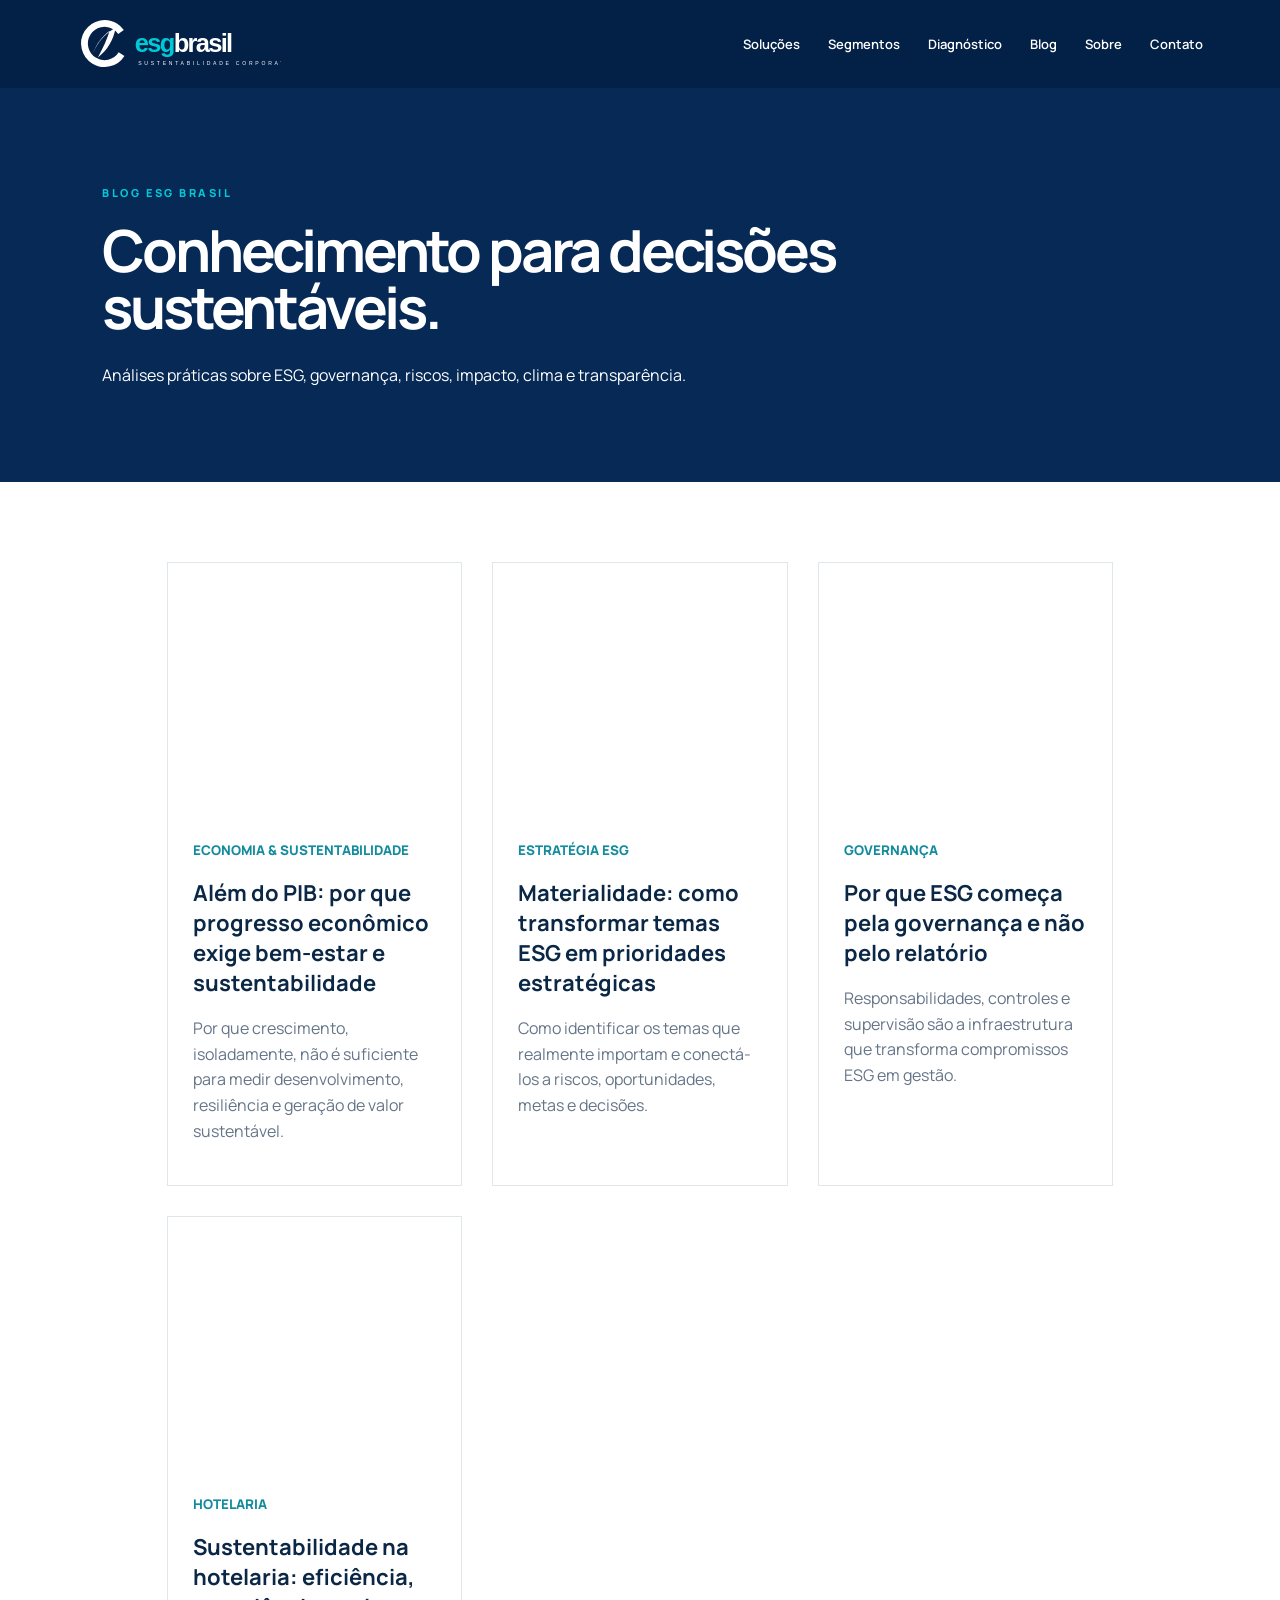
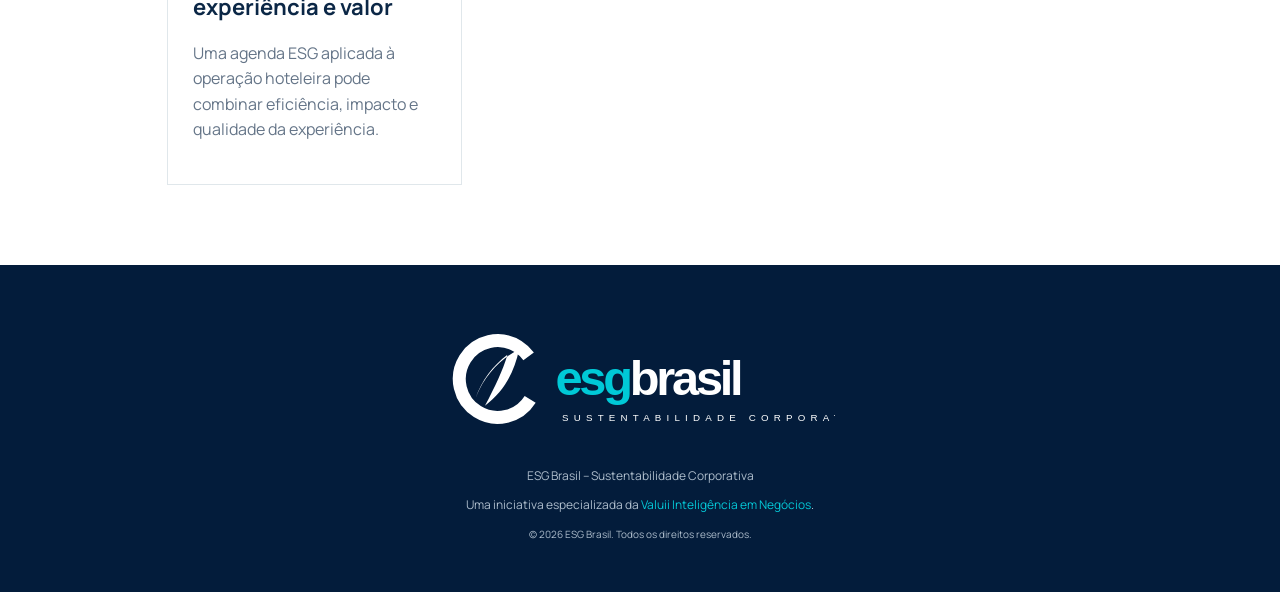
==== commit afe3e34a: "Destaca novo artigo sobre PIB e sustentabilidade no blog" ====
--- a/blog.html
+++ b/blog.html
@@ -1 +1 @@
-<!doctype html><html lang="pt-BR"><head><meta charset="utf-8"><meta name="viewport" content="width=device-width,initial-scale=1"><title>Blog | ESG Brasil</title><meta name="description" content="Artigos e análises sobre ESG, governança, sustentabilidade, riscos e impacto."><link rel="icon" type="image/svg+xml" href="assets/favicon-oficial.svg"><link href="https://fonts.googleapis.com/css2?family=Manrope:wght@400;600;700;800&display=swap" rel="stylesheet"><link rel="stylesheet" href="styles.css"></head><body><header class="header"><a class="brand" href="index.html"><img src="assets/logo-oficial-clara.svg" alt="ESG Brasil – Sustentabilidade Corporativa"></a><button class="menu" aria-label="Abrir menu">☰</button><nav><a href="index.html#solucoes">Soluções</a><a href="index.html#segmentos">Segmentos</a><a href="diagnostico.html">Diagnóstico</a><a href="blog.html">Blog</a><a href="index.html#sobre">Sobre</a><a href="index.html#contato">Contato</a></nav></header><section class="page-hero"><span class="eyebrow">BLOG ESG BRASIL</span><h1>Conhecimento para decisões sustentáveis.</h1><p>Análises práticas sobre ESG, governança, riscos, impacto, clima e transparência.</p></section><main class="content-wrap"><div class="blog-list"><a href="artigo-materialidade.html"><article class="blog-card"><div class="post-img p1"></div><div class="blog-copy"><small>ESTRATÉGIA ESG</small><h2>Materialidade: como transformar temas ESG em prioridades estratégicas</h2><p>Como identificar os temas que realmente importam e conectá-los a riscos, oportunidades, metas e decisões.</p></div></article></a><a href="artigo-governanca.html"><article class="blog-card"><div class="post-img p2"></div><div class="blog-copy"><small>GOVERNANÇA</small><h2>Por que ESG começa pela governança e não pelo relatório</h2><p>Responsabilidades, controles e supervisão são a infraestrutura que transforma compromissos ESG em gestão.</p></div></article></a><a href="artigo-hotelaria.html"><article class="blog-card"><div class="post-img p3"></div><div class="blog-copy"><small>HOTELARIA</small><h2>Sustentabilidade na hotelaria: eficiência, experiência e valor</h2><p>Uma agenda ESG aplicada à operação hoteleira pode combinar eficiência, impacto e qualidade da experiência.</p></div></article></a></div></main><footer><img src="assets/logo-oficial-clara.svg" alt="ESG Brasil – Sustentabilidade Corporativa"><p>ESG Brasil – Sustentabilidade Corporativa</p><p>Uma iniciativa especializada da <a href="https://www.valuii.com.br">Valuii Inteligência em Negócios</a>.</p><small>© 2026 ESG Brasil. Todos os direitos reservados.</small></footer><script src="script.js"></script></body></html>+<!doctype html><html lang="pt-BR"><head><meta charset="utf-8"><meta name="viewport" content="width=device-width,initial-scale=1"><title>Blog | ESG Brasil</title><meta name="description" content="Artigos e análises sobre ESG, governança, sustentabilidade, riscos e impacto."><link rel="icon" type="image/svg+xml" href="assets/favicon-oficial.svg"><link href="https://fonts.googleapis.com/css2?family=Manrope:wght@400;600;700;800&display=swap" rel="stylesheet"><link rel="stylesheet" href="styles.css"></head><body><header class="header"><a class="brand" href="index.html"><img src="assets/logo-oficial-clara.svg" alt="ESG Brasil – Sustentabilidade Corporativa"></a><button class="menu" aria-label="Abrir menu">☰</button><nav><a href="index.html#solucoes">Soluções</a><a href="index.html#segmentos">Segmentos</a><a href="diagnostico.html">Diagnóstico</a><a href="blog.html">Blog</a><a href="index.html#sobre">Sobre</a><a href="index.html#contato">Contato</a></nav></header><section class="page-hero"><span class="eyebrow">BLOG ESG BRASIL</span><h1>Conhecimento para decisões sustentáveis.</h1><p>Análises práticas sobre ESG, governança, riscos, impacto, clima e transparência.</p></section><main class="content-wrap"><div class="blog-list"><a href="artigo-alem-do-pib.html"><article class="blog-card"><div class="post-img" style="background-image:url('https://images.unsplash.com/photo-1472214103451-9374bd1c798e?auto=format&fit=crop&w=900&q=80')"></div><div class="blog-copy"><small>ECONOMIA & SUSTENTABILIDADE</small><h2>Além do PIB: por que progresso econômico exige bem-estar e sustentabilidade</h2><p>Por que crescimento, isoladamente, não é suficiente para medir desenvolvimento, resiliência e geração de valor sustentável.</p></div></article></a><a href="artigo-materialidade.html"><article class="blog-card"><div class="post-img p1"></div><div class="blog-copy"><small>ESTRATÉGIA ESG</small><h2>Materialidade: como transformar temas ESG em prioridades estratégicas</h2><p>Como identificar os temas que realmente importam e conectá-los a riscos, oportunidades, metas e decisões.</p></div></article></a><a href="artigo-governanca.html"><article class="blog-card"><div class="post-img p2"></div><div class="blog-copy"><small>GOVERNANÇA</small><h2>Por que ESG começa pela governança e não pelo relatório</h2><p>Responsabilidades, controles e supervisão são a infraestrutura que transforma compromissos ESG em gestão.</p></div></article></a><a href="artigo-hotelaria.html"><article class="blog-card"><div class="post-img p3"></div><div class="blog-copy"><small>HOTELARIA</small><h2>Sustentabilidade na hotelaria: eficiência, experiência e valor</h2><p>Uma agenda ESG aplicada à operação hoteleira pode combinar eficiência, impacto e qualidade da experiência.</p></div></article></a></div></main><footer><img src="assets/logo-oficial-clara.svg" alt="ESG Brasil – Sustentabilidade Corporativa"><p>ESG Brasil – Sustentabilidade Corporativa</p><p>Uma iniciativa especializada da <a href="https://www.valuii.com.br">Valuii Inteligência em Negócios</a>.</p><small>© 2026 ESG Brasil. Todos os direitos reservados.</small></footer><script src="script.js"></script></body></html>
--- a/styles.css
+++ b/styles.css
@@ -1 +1,7 @@
-:root{--navy:#062956;--cyan:#04c8d7;--ink:#0b2746;--light:#f4f7f8;--white:#fff;--muted:#657588}*{box-sizing:border-box}html{scroll-behavior:smooth}body{margin:0;font-family:Manrope,Arial,sans-serif;color:var(--ink);background:#fff}a{text-decoration:none;color:inherit}.header{height:88px;display:flex;align-items:center;justify-content:space-between;padding:0 6vw;background:rgba(4,34,71,.97);position:fixed;top:0;width:100%;z-index:20;backdrop-filter:blur(12px)}.brand{height:68px;width:300px;display:flex;align-items:center}.brand img{width:100%;height:auto;max-height:68px;object-fit:contain;object-position:left center;display:block}.header nav{display:flex;gap:28px;align-items:center;color:#fff;font-size:13px;font-weight:600}.nav-cta{border:1px solid rgba(255,255,255,.5);padding:12px 18px}.menu{display:none}.hero{min-height:760px;height:100vh;position:relative;background:url('https://images.unsplash.com/photo-1521737711867-e3b97375f902?auto=format&fit=crop&w=2200&q=88') center/cover;display:flex;align-items:center;padding:120px 8vw 70px;color:white}.overlay{position:absolute;inset:0;background:linear-gradient(90deg,rgba(3,31,66,.96) 0%,rgba(3,31,66,.82) 44%,rgba(3,31,66,.38) 100%),linear-gradient(0deg,rgba(3,31,66,.15),rgba(3,31,66,.15))}.hero-content{position:relative;max-width:820px}.eyebrow{font-size:11px;letter-spacing:.23em;font-weight:800;color:var(--cyan)}h1{font-size:clamp(50px,6vw,92px);line-height:.98;margin:20px 0 28px;letter-spacing:-.055em}h1 em{font-style:normal;color:var(--cyan)}.hero p{font-size:18px;line-height:1.7;max-width:700px;color:#dfe8ef}.actions{display:flex;gap:14px;margin-top:36px}.btn{display:inline-block;padding:16px 24px;font-size:13px;font-weight:800}.primary{background:var(--cyan);color:var(--navy)}.ghost{border:1px solid rgba(255,255,255,.45);color:white}.hero-note{position:absolute;right:6vw;bottom:50px;display:flex;flex-direction:column;padding-left:20px;border-left:3px solid var(--cyan)}.hero-note span{font-size:12px;color:#dce7ef;margin-top:4px}.intro,.about,.insights{padding:100px 8vw}.eyebrow.dark{color:#128b9c}.intro h2,.section-head h2,.feature h2,.about h2,.contact h2{font-size:clamp(36px,4vw,60px);line-height:1.08;letter-spacing:-.045em;margin:15px 0}.lead{font-size:21px;line-height:1.65;max-width:900px;color:#50647a}.metrics{display:grid;grid-template-columns:repeat(4,1fr);border-top:1px solid #dce3e8;margin-top:65px}.metrics div{padding:30px 20px 10px 0;border-right:1px solid #dce3e8;display:flex;flex-direction:column}.metrics strong{font-size:28px;color:var(--cyan)}.metrics span{font-size:13px;margin-top:15px}.solutions{padding:100px 8vw;background:var(--navy);color:white}.section-head{display:flex;justify-content:space-between;align-items:end;gap:40px;margin-bottom:50px}.section-head>p{max-width:460px;color:#b9c8d7;line-height:1.7}.cards{display:grid;grid-template-columns:repeat(3,1fr);border-top:1px solid #315074}.cards article{padding:40px 35px 55px 0;border-bottom:1px solid #315074;margin-right:30px}.cards span{color:var(--cyan);font-size:11px}.cards h3{font-size:21px;margin:18px 0}.cards p{color:#b9c8d7;line-height:1.7;font-size:14px}.segments{padding:100px 8vw;background:#eef3f5}.segment-grid{display:grid;grid-template-columns:repeat(4,1fr);gap:1px;background:#ccd8df}.segment-grid a{background:white;padding:42px 30px;min-height:180px;display:flex;flex-direction:column;justify-content:end}.segment-grid b{font-size:22px}.segment-grid span{font-size:13px;line-height:1.6;color:var(--muted);margin-top:10px}.feature{display:grid;grid-template-columns:1.1fr .9fr;background:var(--navy);color:white}.feature-image{min-height:650px;background:url('https://images.unsplash.com/photo-1556761175-b413da4baf72?auto=format&fit=crop&w=1400&q=85') center/cover}.feature-copy{padding:90px 7vw}.feature-copy p{color:#c2d0dc;line-height:1.75}.feature-copy ul{list-style:none;padding:0;margin:28px 0}.feature-copy li{padding:12px 0;border-bottom:1px solid #315074;font-size:14px}.about{display:grid;grid-template-columns:1fr 1fr;gap:9vw}.about p{font-size:17px;line-height:1.8;color:#53687b}.pillars{display:flex;flex-wrap:wrap;gap:8px;margin-top:30px}.pillars span{border:1px solid #d7e1e6;padding:10px 14px;font-size:12px}.post-grid{display:grid;grid-template-columns:repeat(3,1fr);gap:24px}.post-img{height:260px;background-size:cover;background-position:center}.p1{background-image:url('https://images.unsplash.com/photo-1473341304170-971dccb5ac1e?auto=format&fit=crop&w=900&q=80')}.p2{background-image:url('https://images.unsplash.com/photo-1521737711867-e3b97375f902?auto=format&fit=crop&w=900&q=80')}.p3{background-image:url('https://images.unsplash.com/photo-1566073771259-6a8506099945?auto=format&fit=crop&w=900&q=80')}.post-grid small{display:block;color:#128b9c;font-weight:800;letter-spacing:.1em;margin-top:20px}.post-grid h3{font-size:19px;line-height:1.45}.contact{background:#052650;color:white;padding:90px 8vw;display:grid;grid-template-columns:1.3fr .7fr;gap:80px}.contact-data{display:flex;flex-direction:column;gap:18px;justify-content:center}.contact-data a{font-size:18px;color:var(--cyan)}.contact-data p{color:#c1cfdb;line-height:1.6}footer{background:#031c3b;color:#aebdcc;text-align:center;padding:50px 8vw;font-size:12px}footer img{width:min(390px,82vw);height:auto;max-height:130px;object-fit:contain;display:block;margin:0 auto 22px}footer a{color:var(--cyan)}.page-hero{padding:180px 8vw 80px;background:var(--navy);color:white}.page-hero h1{font-size:58px}.content-wrap{max-width:1100px;margin:auto;padding:80px 6vw}.diagnostic{background:#f2f6f7}.question{background:#fff;padding:28px;margin:14px 0;border:1px solid #e0e8eb}.question p{font-weight:700}.options{display:flex;gap:12px}.options label{border:1px solid #ccd8df;padding:10px 20px;cursor:pointer}.result{display:none;padding:35px;background:var(--navy);color:white;margin-top:30px}.blog-list{display:grid;grid-template-columns:repeat(3,1fr);gap:30px}.blog-card{border:1px solid #e0e7eb;height:100%}.blog-card .post-img{height:250px}.blog-copy{padding:25px}.blog-copy small{color:#128b9c;font-weight:800}.blog-copy h2{font-size:22px}.blog-copy p{color:var(--muted);line-height:1.6}.article{max-width:820px;margin:auto;padding:80px 6vw}.article-hero{height:440px;background-size:cover;background-position:center;margin-bottom:45px}.article h2{font-size:30px;margin-top:42px}.article p,.article li{font-size:17px;line-height:1.85;color:#465d72}.article .back{font-size:13px;font-weight:800;color:#128b9c}@media(max-width:900px){.header{height:72px}.brand{width:220px;height:55px}.brand img{max-height:55px}.header nav{display:none;position:absolute;top:72px;left:0;right:0;background:var(--navy);padding:25px;flex-direction:column}.header nav.open{display:flex}.menu{display:block;background:none;border:0;color:white;font-size:24px}.hero{padding:120px 6vw 60px;min-height:700px}.hero-note{display:none}.actions{flex-direction:column;align-items:flex-start}.metrics,.cards,.segment-grid,.post-grid,.blog-list{grid-template-columns:1fr}.feature,.about,.contact{grid-template-columns:1fr}.feature-image{min-height:360px}.section-head{align-items:start;flex-direction:column}.intro,.solutions,.segments,.about,.insights{padding:70px 6vw}.contact{padding:70px 6vw}.metrics div{border-right:0}.page-hero h1{font-size:44px}.article-hero{height:280px}}+:root{--navy:#062956;--cyan:#04c8d7;--ink:#0b2746;--light:#f4f7f8;--white:#fff;--muted:#657588}*{box-sizing:border-box}html{scroll-behavior:smooth}body{margin:0;font-family:Manrope,Arial,sans-serif;color:var(--ink);background:#fff}a{text-decoration:none;color:inherit}.header{height:88px;display:flex;align-items:center;justify-content:space-between;padding:0 6vw;background:rgba(4,34,71,.97);position:fixed;top:0;width:100%;z-index:20;backdrop-filter:blur(12px)}.brand{height:68px;width:300px;display:flex;align-items:center}.brand img{width:100%;height:auto;max-height:68px;object-fit:contain;object-position:left center;display:block}.header nav{display:flex;gap:28px;align-items:center;color:#fff;font-size:13px;font-weight:600}.nav-cta{border:1px solid rgba(255,255,255,.5);padding:12px 18px}.menu{display:none}.hero{min-height:760px;height:100vh;position:relative;background:url('https://images.unsplash.com/photo-1521737711867-e3b97375f902?auto=format&fit=crop&w=2200&q=88') center/cover;display:flex;align-items:center;padding:120px 8vw 70px;color:white}.overlay{position:absolute;inset:0;background:linear-gradient(90deg,rgba(3,31,66,.96) 0%,rgba(3,31,66,.82) 44%,rgba(3,31,66,.38) 100%),linear-gradient(0deg,rgba(3,31,66,.15),rgba(3,31,66,.15))}.hero-content{position:relative;max-width:820px}.eyebrow{font-size:11px;letter-spacing:.23em;font-weight:800;color:var(--cyan)}h1{font-size:clamp(50px,6vw,92px);line-height:.98;margin:20px 0 28px;letter-spacing:-.055em}h1 em{font-style:normal;color:var(--cyan)}.hero p{font-size:18px;line-height:1.7;max-width:700px;color:#dfe8ef}.actions{display:flex;gap:14px;margin-top:36px}.btn{display:inline-block;padding:16px 24px;font-size:13px;font-weight:800}.primary{background:var(--cyan);color:var(--navy)}.ghost{border:1px solid rgba(255,255,255,.45);color:white}.hero-note{position:absolute;right:6vw;bottom:50px;display:flex;flex-direction:column;padding-left:20px;border-left:3px solid var(--cyan)}.hero-note span{font-size:12px;color:#dce7ef;margin-top:4px}.intro,.about,.insights{padding:100px 8vw}.eyebrow.dark{color:#128b9c}.intro h2,.section-head h2,.feature h2,.about h2,.contact h2{font-size:clamp(36px,4vw,60px);line-height:1.08;letter-spacing:-.045em;margin:15px 0}.lead{font-size:21px;line-height:1.65;max-width:900px;color:#50647a}.metrics{display:grid;grid-template-columns:repeat(4,1fr);border-top:1px solid #dce3e8;margin-top:65px}.metrics div{padding:30px 20px 10px 0;border-right:1px solid #dce3e8;display:flex;flex-direction:column}.metrics strong{font-size:28px;color:var(--cyan)}.metrics span{font-size:13px;margin-top:15px}.solutions{padding:100px 8vw;background:var(--navy);color:white}.section-head{display:flex;justify-content:space-between;align-items:end;gap:40px;margin-bottom:50px}.section-head>p{max-width:460px;color:#b9c8d7;line-height:1.7}.cards{display:grid;grid-template-columns:repeat(3,1fr);border-top:1px solid #315074}.cards article{padding:40px 35px 55px 0;border-bottom:1px solid #315074;margin-right:30px}.cards span{color:var(--cyan);font-size:11px}.cards h3{font-size:21px;margin:18px 0}.cards p{color:#b9c8d7;line-height:1.7;font-size:14px}.segments{padding:100px 8vw;background:#eef3f5}.segment-grid{display:grid;grid-template-columns:repeat(4,1fr);gap:1px;background:#ccd8df}.segment-grid a{background:white;padding:42px 30px;min-height:180px;display:flex;flex-direction:column;justify-content:end}.segment-grid b{font-size:22px}.segment-grid span{font-size:13px;line-height:1.6;color:var(--muted);margin-top:10px}.feature{display:grid;grid-template-columns:1.1fr .9fr;background:var(--navy);color:white}.feature-image{min-height:650px;background:url('https://images.unsplash.com/photo-1556761175-b413da4baf72?auto=format&fit=crop&w=1400&q=85') center/cover}.feature-copy{padding:90px 7vw}.feature-copy p{color:#c2d0dc;line-height:1.75}.feature-copy ul{list-style:none;padding:0;margin:28px 0}.feature-copy li{padding:12px 0;border-bottom:1px solid #315074;font-size:14px}.about{display:grid;grid-template-columns:1fr 1fr;gap:9vw}.about p{font-size:17px;line-height:1.8;color:#53687b}.pillars{display:flex;flex-wrap:wrap;gap:8px;margin-top:30px}.pillars span{border:1px solid #d7e1e6;padding:10px 14px;font-size:12px}.post-grid{display:grid;grid-template-columns:repeat(3,1fr);gap:24px}.post-img{height:260px;background-size:cover;background-position:center}.p1{background-image:url('https://images.unsplash.com/photo-1473341304170-971dccb5ac1e?auto=format&fit=crop&w=900&q=80')}.p2{background-image:url('https://images.unsplash.com/photo-1521737711867-e3b97375f902?auto=format&fit=crop&w=900&q=80')}.p3{background-image:url('https://images.unsplash.com/photo-1566073771259-6a8506099945?auto=format&fit=crop&w=900&q=80')}.post-grid small{display:block;color:#128b9c;font-weight:800;letter-spacing:.1em;margin-top:20px}.post-grid h3{font-size:19px;line-height:1.45}.contact{background:#052650;color:white;padding:90px 8vw;display:grid;grid-template-columns:1.3fr .7fr;gap:80px}.contact-data{display:flex;flex-direction:column;gap:18px;justify-content:center}.contact-data a{font-size:18px;color:var(--cyan)}.contact-data p{color:#c1cfdb;line-height:1.6}footer{background:#031c3b;color:#aebdcc;text-align:center;padding:50px 8vw;font-size:12px}footer img{width:min(390px,82vw);height:auto;max-height:130px;object-fit:contain;display:block;margin:0 auto 22px}footer a{color:var(--cyan)}.page-hero{padding:180px 8vw 80px;background:var(--navy);color:white}.page-hero h1{font-size:58px}.content-wrap{max-width:1100px;margin:auto;padding:80px 6vw}.diagnostic{background:#f2f6f7}.question{background:#fff;padding:28px;margin:14px 0;border:1px solid #e0e8eb}.question p{font-weight:700}.options{display:flex;gap:12px}.options label{border:1px solid #ccd8df;padding:10px 20px;cursor:pointer}.result{display:none;padding:35px;background:var(--navy);color:white;margin-top:30px}.blog-list{display:grid;grid-template-columns:repeat(3,1fr);gap:30px}.blog-card{border:1px solid #e0e7eb;height:100%}.blog-card .post-img{height:250px}.blog-copy{padding:25px}.blog-copy small{color:#128b9c;font-weight:800}.blog-copy h2{font-size:22px}.blog-copy p{color:var(--muted);line-height:1.6}.article{max-width:820px;margin:auto;padding:80px 6vw}.article-hero{height:440px;background-size:cover;background-position:center;margin-bottom:45px}.article h2{font-size:30px;margin-top:42px}.article p,.article li{font-size:17px;line-height:1.85;color:#465d72}.article .back{font-size:13px;font-weight:800;color:#128b9c}@media(max-width:900px){.header{height:72px}.brand{width:220px;height:55px}.brand img{max-height:55px}.header nav{display:none;position:absolute;top:72px;left:0;right:0;background:var(--navy);padding:25px;flex-direction:column}.header nav.open{display:flex}.menu{display:block;background:none;border:0;color:white;font-size:24px}.hero{padding:120px 6vw 60px;min-height:700px}.hero-note{display:none}.actions{flex-direction:column;align-items:flex-start}.metrics,.cards,.segment-grid,.post-grid,.blog-list{grid-template-columns:1fr}.feature,.about,.contact{grid-template-columns:1fr}.feature-image{min-height:360px}.section-head{align-items:start;flex-direction:column}.intro,.solutions,.segments,.about,.insights{padding:70px 6vw}.contact{padding:70px 6vw}.metrics div{border-right:0}.page-hero h1{font-size:44px}.article-hero{height:280px}}
+
+/* Diagnóstico ESG - experiência de resultado */
+.diag-hero{padding-bottom:105px}.diag-hero>p{max-width:850px;color:#cfdae5;font-size:17px;line-height:1.7}.diag-badges{display:flex;flex-wrap:wrap;gap:9px;margin-top:26px}.diag-badges span{border:1px solid #315074;background:rgba(255,255,255,.05);padding:9px 13px;font-size:11px;font-weight:800;letter-spacing:.04em}.diag-shell{max-width:980px;margin:-50px auto 80px;padding:0 20px;position:relative;z-index:3}.diag-card{background:#fff;border:1px solid #dbe5e9;padding:clamp(26px,5vw,52px);margin-bottom:22px;box-shadow:0 18px 55px rgba(6,41,86,.09)}.diag-intro h2,.diag-card>h2{font-size:clamp(28px,4vw,42px);line-height:1.12;letter-spacing:-.04em;margin:10px 0 12px}.diag-intro>p,.diag-muted{color:var(--muted);line-height:1.7}.diag-dimension{margin:38px 0}.diag-dimension>h2{font-size:22px;border-bottom:2px solid var(--cyan);padding-bottom:10px}.diagnostic .question{margin:12px 0;padding:22px;border:1px solid #dfe8eb;box-shadow:none}.diagnostic .options label{display:inline-flex;align-items:center;gap:8px;background:#fff;transition:.2s}.diagnostic .options label:has(input:checked){border-color:var(--cyan);background:#edfafa;box-shadow:0 0 0 2px rgba(4,200,215,.13)}.diag-error{min-height:22px;color:#a33b45;font-size:13px;font-weight:700}.diag-hidden{display:none!important}.diag-formgrid{display:grid;grid-template-columns:1fr 1fr;gap:16px;margin:26px 0}.diag-formgrid label{display:grid;gap:7px;font-size:12px;font-weight:800}.diag-formgrid input{width:100%;padding:13px;border:1px solid #cdd9df;font:inherit}.diag-formgrid input:focus{outline:2px solid rgba(4,200,215,.28);border-color:var(--cyan)}.diag-consent{display:flex;align-items:flex-start;gap:10px;color:var(--muted);font-size:12px;line-height:1.6;margin:18px 0}.diag-consent input{margin-top:4px}.diag-result-hero{display:grid;grid-template-columns:170px 1fr;gap:32px;align-items:center;background:var(--navy);color:#fff}.diag-result-hero h2{font-size:clamp(24px,4vw,38px);margin:8px 0}.diag-result-hero h3{color:var(--cyan);font-size:20px;margin:0 0 8px}.diag-result-hero p{color:#cbd7e2;line-height:1.65}.diag-donut{width:156px;height:156px;border-radius:50%;display:grid;place-items:center;background:conic-gradient(var(--cyan) calc(var(--score)*1%),rgba(255,255,255,.15) 0);position:relative}.diag-donut:after{content:"";position:absolute;width:112px;height:112px;border-radius:50%;background:var(--navy)}.diag-donut>div{position:relative;z-index:1;text-align:center}.diag-donut strong{font-size:42px;display:block;line-height:1}.diag-donut span{font-size:11px;color:#cbd7e2;text-transform:uppercase}.diag-bars{display:grid;gap:17px;margin-top:28px}.diag-bars>div>div{display:flex;justify-content:space-between;gap:18px;font-size:12px;font-weight:700;margin-bottom:7px}.diag-bars b{color:#128b9c;text-align:right}.diag-bars i{display:block;height:10px;background:#e5edef;overflow:hidden}.diag-bars i span{display:block;height:100%;background:linear-gradient(90deg,#128b9c,var(--cyan))}.diag-insights{display:grid;grid-template-columns:1fr 1fr;gap:16px;margin-top:24px}.diag-insights article{border:1px solid #dbe5e9;padding:22px}.diag-insights b,.diag-insights span{display:block}.diag-insights b{color:#128b9c;font-size:11px;text-transform:uppercase;letter-spacing:.08em;margin-bottom:9px}.diag-insights span{font-size:14px;line-height:1.6;color:#41596d}.diag-priorities{list-style:none;padding:0;display:grid;gap:14px;margin-top:24px}.diag-priorities li{display:grid;grid-template-columns:34px 1fr;gap:12px}.diag-priorities li>b{width:34px;height:34px;background:var(--cyan);color:var(--navy);display:grid;place-items:center}.diag-priorities strong,.diag-priorities span{display:block}.diag-priorities strong{font-size:14px;margin-bottom:5px}.diag-priorities span{color:var(--muted);font-size:13px;line-height:1.55}.diag-ebook{display:grid;grid-template-columns:1fr auto;align-items:center;gap:28px;background:var(--navy);color:#fff}.diag-ebook h2{font-size:28px;margin:10px 0}.diag-ebook p{color:#cbd7e2}.diag-actions{display:flex;gap:10px;flex-wrap:wrap;margin-top:22px}.diag-secondary{background:#fff;color:var(--navy);border:1px solid #cdd9df}.diag-notice{font-size:11px;color:var(--muted);line-height:1.6;padding:0 8px}.diagnostic footer{margin-top:0}
+@page{size:A4 portrait;margin:12mm}
+@media print{.diagnostic{background:#fff}.diagnostic .header,.diagnostic .page-hero,.diagnostic #diag,.diagnostic #esgGate,.diagnostic footer,.diagnostic .diag-actions,.diagnostic .diag-ebook .btn{display:none!important}.diag-shell{margin:0;max-width:none;padding:0}.diag-result{display:block!important}.diag-card{box-shadow:none;margin:0 0 6mm;padding:7mm;break-inside:avoid-page;page-break-inside:avoid}.diag-result-hero{-webkit-print-color-adjust:exact;print-color-adjust:exact}.diag-donut,.diag-ebook{-webkit-print-color-adjust:exact;print-color-adjust:exact}.diag-bars>div,.diag-insights article,.diag-priorities li{break-inside:avoid-page;page-break-inside:avoid}.diag-notice{break-inside:avoid-page}}
+@media(max-width:720px){.diag-formgrid,.diag-result-hero,.diag-insights,.diag-ebook{grid-template-columns:1fr}.diag-result-hero{text-align:center}.diag-donut{margin:auto}.diag-bars>div>div{font-size:11px}.diag-actions .btn{width:100%;text-align:center;border:0}.diag-badges span{flex:1 1 42%;text-align:center}}
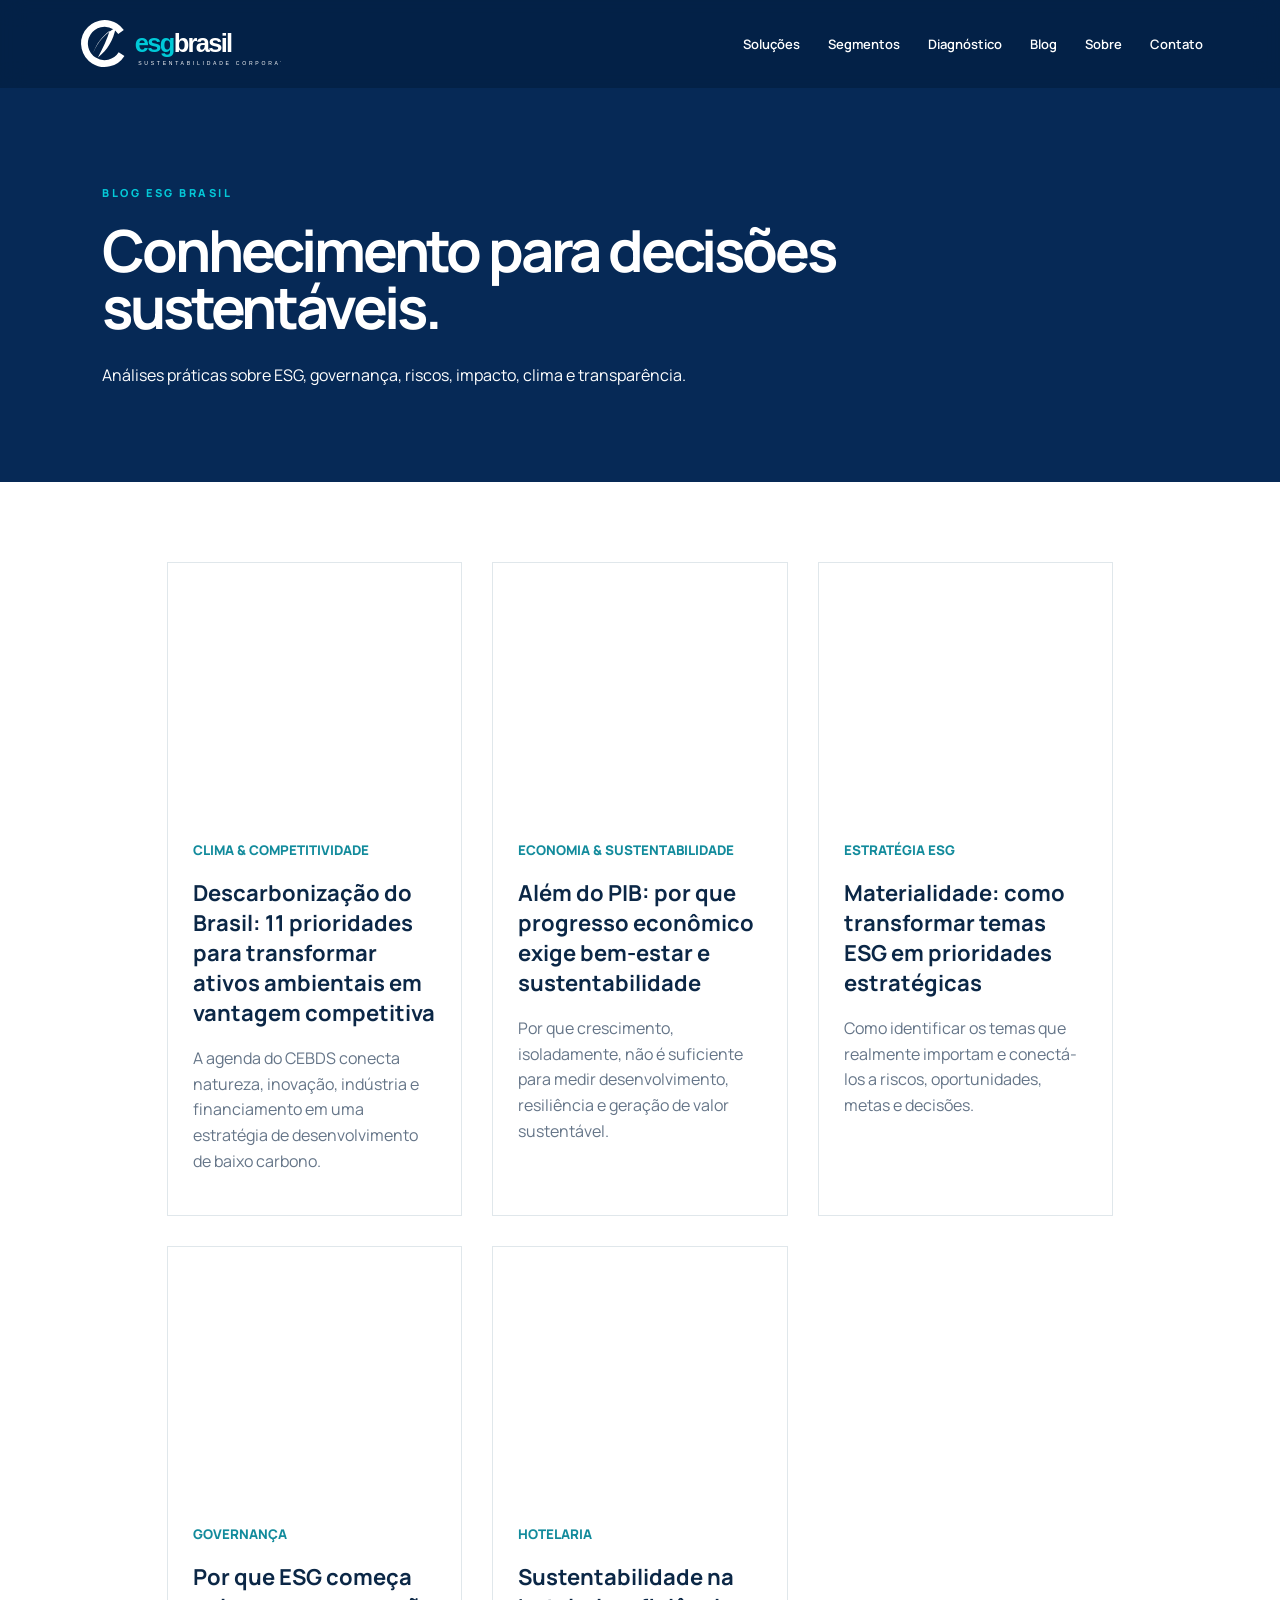
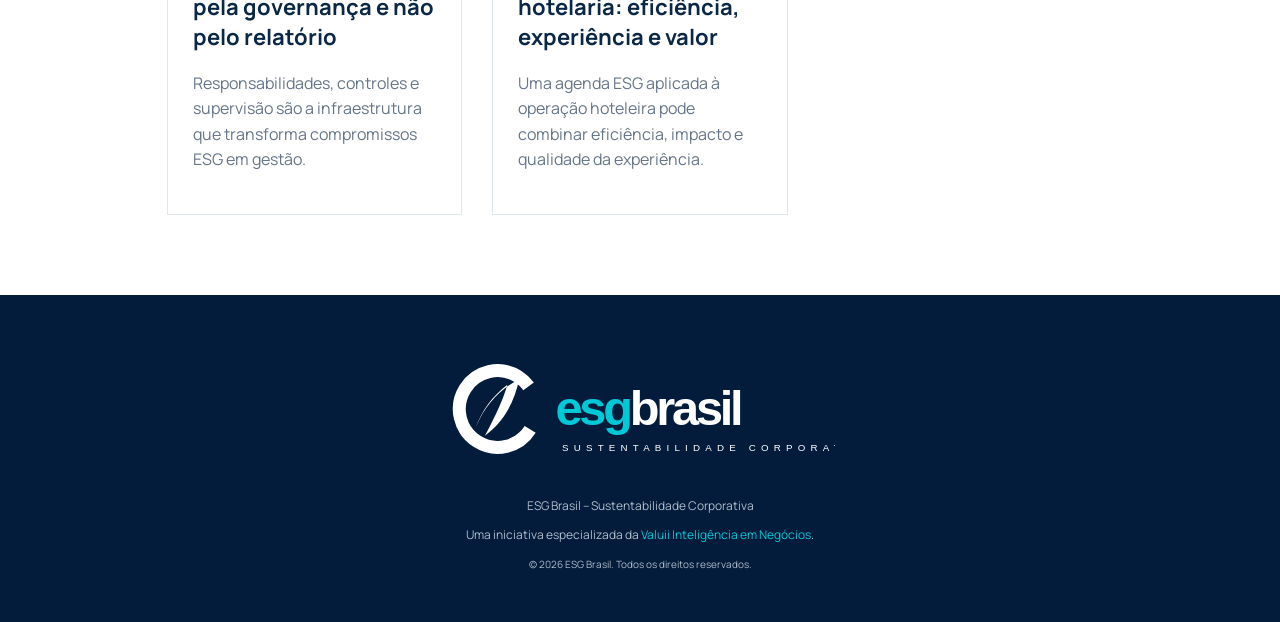
==== commit 67029ec6: "Destaca artigo sobre descarbonização e agenda CEBDS no blog" ====
--- a/blog.html
+++ b/blog.html
@@ -1 +1 @@
-<!doctype html><html lang="pt-BR"><head><meta charset="utf-8"><meta name="viewport" content="width=device-width,initial-scale=1"><title>Blog | ESG Brasil</title><meta name="description" content="Artigos e análises sobre ESG, governança, sustentabilidade, riscos e impacto."><link rel="icon" type="image/svg+xml" href="assets/favicon-oficial.svg"><link href="https://fonts.googleapis.com/css2?family=Manrope:wght@400;600;700;800&display=swap" rel="stylesheet"><link rel="stylesheet" href="styles.css"></head><body><header class="header"><a class="brand" href="index.html"><img src="assets/logo-oficial-clara.svg" alt="ESG Brasil – Sustentabilidade Corporativa"></a><button class="menu" aria-label="Abrir menu">☰</button><nav><a href="index.html#solucoes">Soluções</a><a href="index.html#segmentos">Segmentos</a><a href="diagnostico.html">Diagnóstico</a><a href="blog.html">Blog</a><a href="index.html#sobre">Sobre</a><a href="index.html#contato">Contato</a></nav></header><section class="page-hero"><span class="eyebrow">BLOG ESG BRASIL</span><h1>Conhecimento para decisões sustentáveis.</h1><p>Análises práticas sobre ESG, governança, riscos, impacto, clima e transparência.</p></section><main class="content-wrap"><div class="blog-list"><a href="artigo-alem-do-pib.html"><article class="blog-card"><div class="post-img" style="background-image:url('https://images.unsplash.com/photo-1472214103451-9374bd1c798e?auto=format&fit=crop&w=900&q=80')"></div><div class="blog-copy"><small>ECONOMIA & SUSTENTABILIDADE</small><h2>Além do PIB: por que progresso econômico exige bem-estar e sustentabilidade</h2><p>Por que crescimento, isoladamente, não é suficiente para medir desenvolvimento, resiliência e geração de valor sustentável.</p></div></article></a><a href="artigo-materialidade.html"><article class="blog-card"><div class="post-img p1"></div><div class="blog-copy"><small>ESTRATÉGIA ESG</small><h2>Materialidade: como transformar temas ESG em prioridades estratégicas</h2><p>Como identificar os temas que realmente importam e conectá-los a riscos, oportunidades, metas e decisões.</p></div></article></a><a href="artigo-governanca.html"><article class="blog-card"><div class="post-img p2"></div><div class="blog-copy"><small>GOVERNANÇA</small><h2>Por que ESG começa pela governança e não pelo relatório</h2><p>Responsabilidades, controles e supervisão são a infraestrutura que transforma compromissos ESG em gestão.</p></div></article></a><a href="artigo-hotelaria.html"><article class="blog-card"><div class="post-img p3"></div><div class="blog-copy"><small>HOTELARIA</small><h2>Sustentabilidade na hotelaria: eficiência, experiência e valor</h2><p>Uma agenda ESG aplicada à operação hoteleira pode combinar eficiência, impacto e qualidade da experiência.</p></div></article></a></div></main><footer><img src="assets/logo-oficial-clara.svg" alt="ESG Brasil – Sustentabilidade Corporativa"><p>ESG Brasil – Sustentabilidade Corporativa</p><p>Uma iniciativa especializada da <a href="https://www.valuii.com.br">Valuii Inteligência em Negócios</a>.</p><small>© 2026 ESG Brasil. Todos os direitos reservados.</small></footer><script src="script.js"></script></body></html>+<!doctype html><html lang="pt-BR"><head><meta charset="utf-8"><meta name="viewport" content="width=device-width,initial-scale=1"><title>Blog | ESG Brasil</title><meta name="description" content="Artigos e análises sobre ESG, governança, sustentabilidade, riscos e impacto."><link rel="icon" type="image/svg+xml" href="assets/favicon-oficial.svg"><link href="https://fonts.googleapis.com/css2?family=Manrope:wght@400;600;700;800&display=swap" rel="stylesheet"><link rel="stylesheet" href="styles.css"></head><body><header class="header"><a class="brand" href="index.html"><img src="assets/logo-oficial-clara.svg" alt="ESG Brasil – Sustentabilidade Corporativa"></a><button class="menu" aria-label="Abrir menu">☰</button><nav><a href="index.html#solucoes">Soluções</a><a href="index.html#segmentos">Segmentos</a><a href="diagnostico.html">Diagnóstico</a><a href="blog.html">Blog</a><a href="index.html#sobre">Sobre</a><a href="index.html#contato">Contato</a></nav></header><section class="page-hero"><span class="eyebrow">BLOG ESG BRASIL</span><h1>Conhecimento para decisões sustentáveis.</h1><p>Análises práticas sobre ESG, governança, riscos, impacto, clima e transparência.</p></section><main class="content-wrap"><div class="blog-list"><a href="artigo-descarbonizacao-brasil-cebds.html"><article class="blog-card"><div class="post-img" style="background-image:url('https://images.unsplash.com/photo-1497435334941-8c899ee9e8e9?auto=format&fit=crop&w=900&q=80')"></div><div class="blog-copy"><small>CLIMA & COMPETITIVIDADE</small><h2>Descarbonização do Brasil: 11 prioridades para transformar ativos ambientais em vantagem competitiva</h2><p>A agenda do CEBDS conecta natureza, inovação, indústria e financiamento em uma estratégia de desenvolvimento de baixo carbono.</p></div></article></a><a href="artigo-alem-do-pib.html"><article class="blog-card"><div class="post-img" style="background-image:url('https://images.unsplash.com/photo-1472214103451-9374bd1c798e?auto=format&fit=crop&w=900&q=80')"></div><div class="blog-copy"><small>ECONOMIA & SUSTENTABILIDADE</small><h2>Além do PIB: por que progresso econômico exige bem-estar e sustentabilidade</h2><p>Por que crescimento, isoladamente, não é suficiente para medir desenvolvimento, resiliência e geração de valor sustentável.</p></div></article></a><a href="artigo-materialidade.html"><article class="blog-card"><div class="post-img p1"></div><div class="blog-copy"><small>ESTRATÉGIA ESG</small><h2>Materialidade: como transformar temas ESG em prioridades estratégicas</h2><p>Como identificar os temas que realmente importam e conectá-los a riscos, oportunidades, metas e decisões.</p></div></article></a><a href="artigo-governanca.html"><article class="blog-card"><div class="post-img p2"></div><div class="blog-copy"><small>GOVERNANÇA</small><h2>Por que ESG começa pela governança e não pelo relatório</h2><p>Responsabilidades, controles e supervisão são a infraestrutura que transforma compromissos ESG em gestão.</p></div></article></a><a href="artigo-hotelaria.html"><article class="blog-card"><div class="post-img p3"></div><div class="blog-copy"><small>HOTELARIA</small><h2>Sustentabilidade na hotelaria: eficiência, experiência e valor</h2><p>Uma agenda ESG aplicada à operação hoteleira pode combinar eficiência, impacto e qualidade da experiência.</p></div></article></a></div></main><footer><img src="assets/logo-oficial-clara.svg" alt="ESG Brasil – Sustentabilidade Corporativa"><p>ESG Brasil – Sustentabilidade Corporativa</p><p>Uma iniciativa especializada da <a href="https://www.valuii.com.br">Valuii Inteligência em Negócios</a>.</p><small>© 2026 ESG Brasil. Todos os direitos reservados.</small></footer><script src="script.js"></script></body></html>
